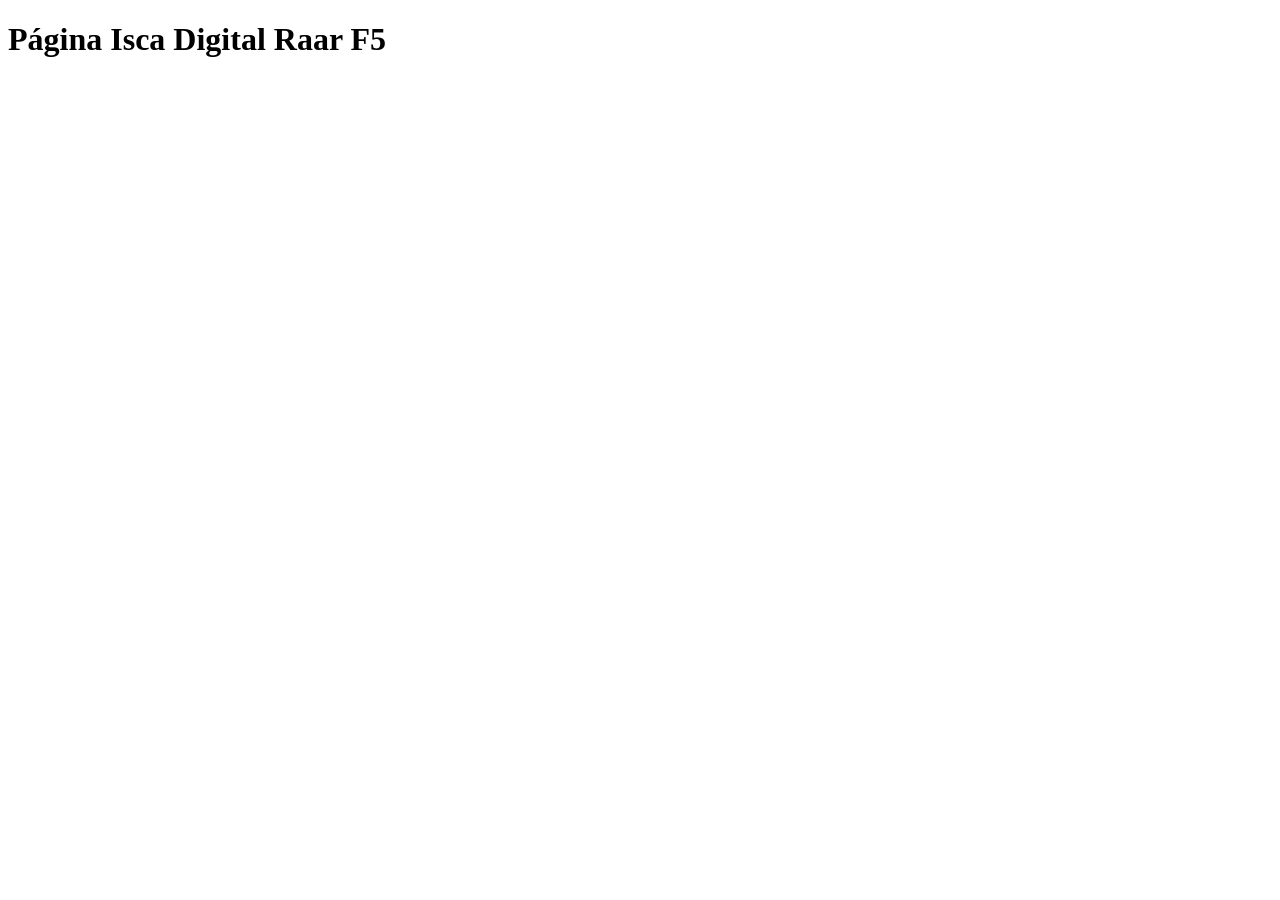
==== index.html @ 5ad0fd9f "next commit" ====
<!DOCTYPE html>
<html lang="en">
<head>
    <meta charset="UTF-8">
    <meta name="viewport" content="width=device-width, initial-scale=1.0">
    <title>Document</title>
</head>
<body>
    <h1>Página Isca Digital Raar F5</h1>
</body>
</html>
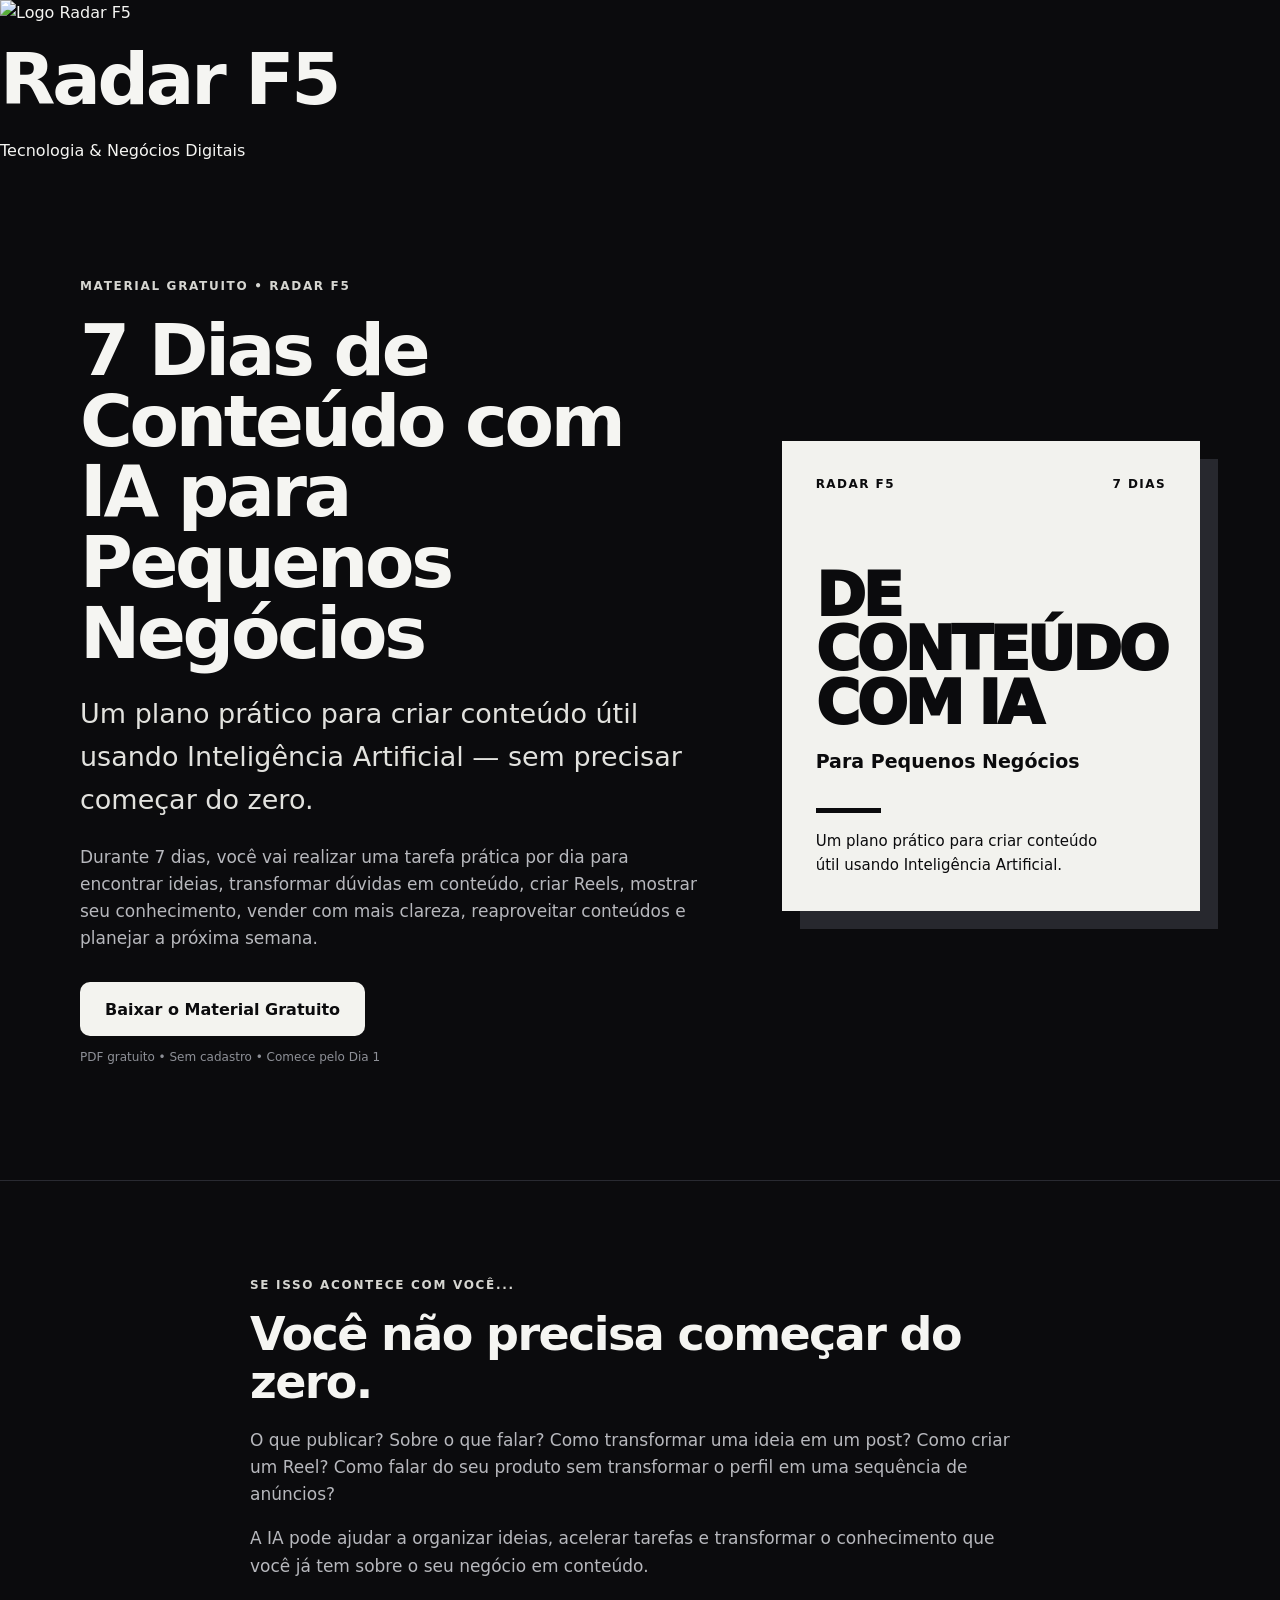
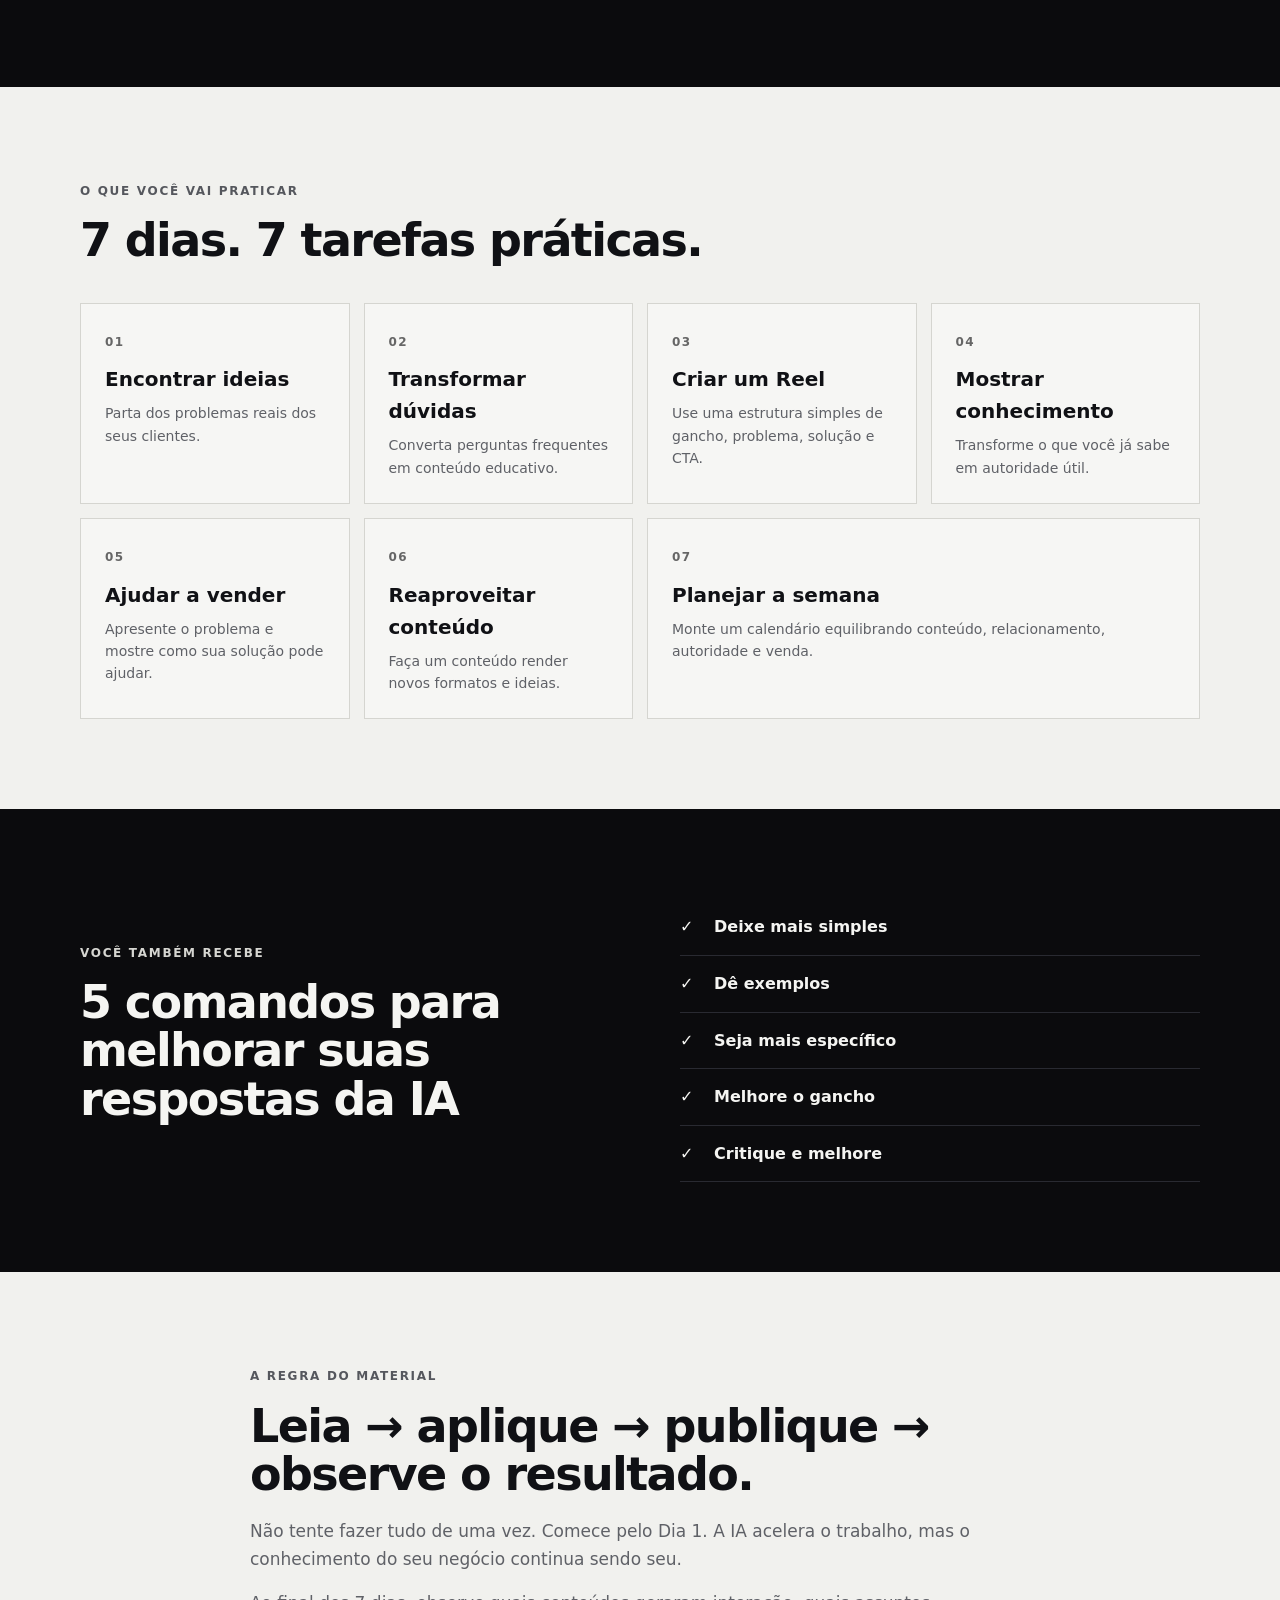
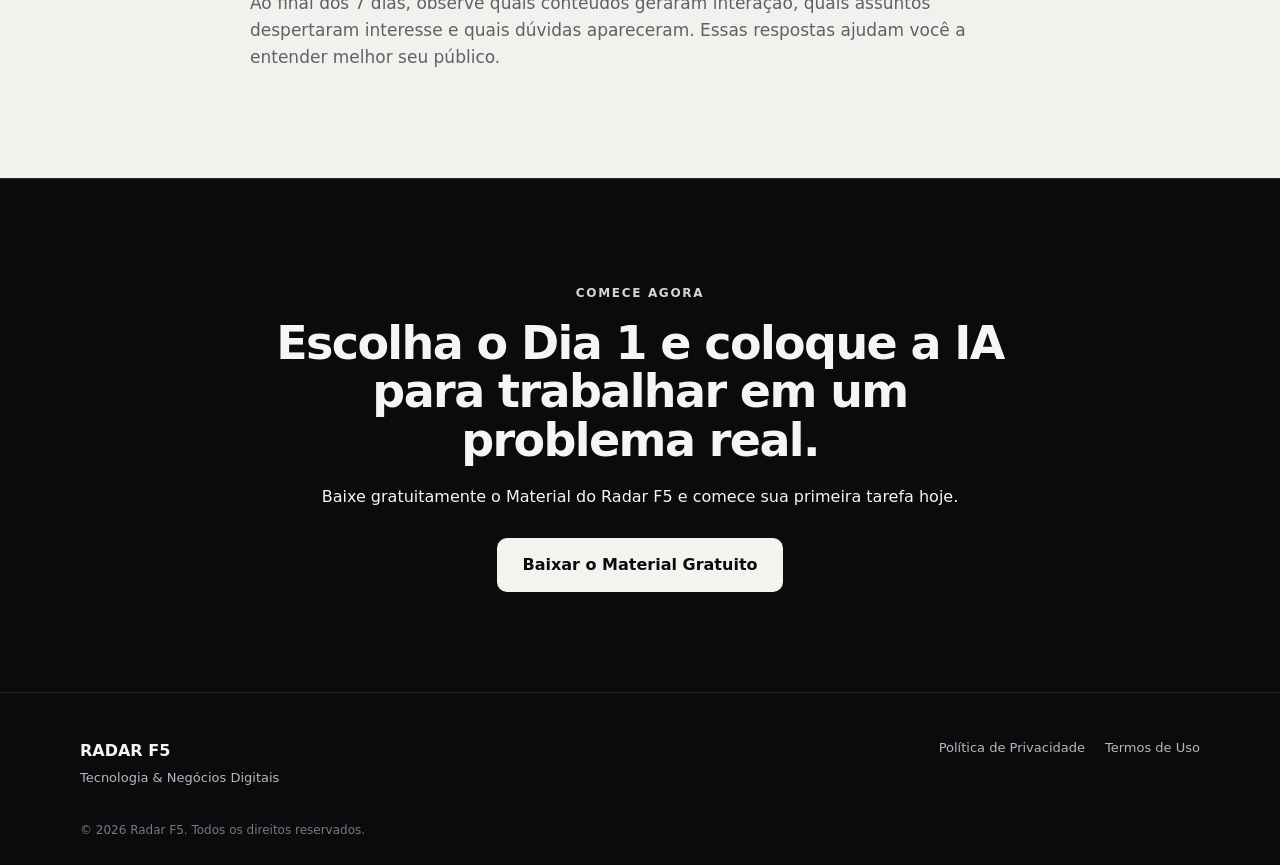
==== commit 5eae588c: "next commit" ====
--- a/index.html
+++ b/index.html
@@ -1,11 +1,170 @@
 <!DOCTYPE html>
-<html lang="en">
+<html lang="pt-BR">
+
 <head>
-    <meta charset="UTF-8">
-    <meta name="viewport" content="width=device-width, initial-scale=1.0">
-    <title>Document</title>
+  <meta charset="UTF-8">
+  <meta name="viewport" content="width=device-width, initial-scale=1.0">
+  <meta name="description"
+    content="Baixe gratuitamente o Material 7 Dias de Conteúdo com IA para Pequenos Negócios, do Radar F5. Um plano prático para criar conteúdo útil usando Inteligência Artificial.">
+  <meta name="theme-color" content="#0b0b0d">
+  <title>7 Dias de Conteúdo com IA | Radar F5</title>
+  <link rel="icon" type="image/svg+xml" href="favicon.svg">
+  <link rel="stylesheet" href="style.css">
+  <link rel="icon" type="image/webp" href="image/rf5_logo.webp">
 </head>
+
 <body>
-    <h1>Página Isca Digital Raar F5</h1>
+  <header class="profile">
+      <div class="brand-header">
+        <img src="rf5_logo.webp" alt="Logo Radar F5" class="brand-logo">
+        <h1>Radar F5</h1>
+      </div>
+      <p class="bio">Tecnologia & Negócios Digitais</p>
+    </header>
+
+  <main>
+    <section class="hero">
+      <div class="container hero-grid">
+        <div class="hero-copy">
+          <span class="eyebrow">Material GRATUITO • RADAR F5</span>
+          <h1>7 Dias de Conteúdo com IA para Pequenos Negócios</h1>
+          <p class="lead">Um plano prático para criar conteúdo útil usando Inteligência Artificial — sem precisar
+            começar do zero.</p>
+
+          <p class="intro">
+            Durante 7 dias, você vai realizar uma tarefa prática por dia para encontrar ideias,
+            transformar dúvidas em conteúdo, criar Reels, mostrar seu conhecimento, vender com mais clareza,
+            reaproveitar conteúdos e planejar a próxima semana.
+          </p>
+
+          <a class="button button-primary" href="pdf/7-dias-de-conteudo-com-ia.pdf" download>
+            Baixar o Material Gratuito
+          </a>
+
+          <p class="microcopy">PDF gratuito • Sem cadastro • Comece pelo Dia 1</p>
+        </div>
+
+        <div class="guide-card" aria-label="Resumo do Material">
+          <div class="card-top">
+            <span>RADAR F5</span>
+            <span>7 DIAS</span>
+          </div>
+          <div class="card-title">DE CONTEÚDO<br>COM IA</div>
+          <div class="card-subtitle">Para Pequenos Negócios</div>
+          <div class="card-line"></div>
+          <p>Um plano prático para criar conteúdo útil usando Inteligência Artificial.</p>
+        </div>
+      </div>
+    </section>
+
+    <section class="section problem">
+      <div class="container narrow">
+        <span class="section-label">SE ISSO ACONTECE COM VOCÊ...</span>
+        <h2>Você não precisa começar do zero.</h2>
+        <p>
+          O que publicar? Sobre o que falar? Como transformar uma ideia em um post?
+          Como criar um Reel? Como falar do seu produto sem transformar o perfil em uma sequência de anúncios?
+        </p>
+        <p>
+          A IA pode ajudar a organizar ideias, acelerar tarefas e transformar o conhecimento que você já tem
+          sobre o seu negócio em conteúdo.
+        </p>
+      </div>
+    </section>
+
+    <section class="section light">
+      <div class="container">
+        <span class="section-label">O QUE VOCÊ VAI PRATICAR</span>
+        <h2>7 dias. 7 tarefas práticas.</h2>
+        <div class="days-grid">
+          <article><span>01</span>
+            <h3>Encontrar ideias</h3>
+            <p>Parta dos problemas reais dos seus clientes.</p>
+          </article>
+          <article><span>02</span>
+            <h3>Transformar dúvidas</h3>
+            <p>Converta perguntas frequentes em conteúdo educativo.</p>
+          </article>
+          <article><span>03</span>
+            <h3>Criar um Reel</h3>
+            <p>Use uma estrutura simples de gancho, problema, solução e CTA.</p>
+          </article>
+          <article><span>04</span>
+            <h3>Mostrar conhecimento</h3>
+            <p>Transforme o que você já sabe em autoridade útil.</p>
+          </article>
+          <article><span>05</span>
+            <h3>Ajudar a vender</h3>
+            <p>Apresente o problema e mostre como sua solução pode ajudar.</p>
+          </article>
+          <article><span>06</span>
+            <h3>Reaproveitar conteúdo</h3>
+            <p>Faça um conteúdo render novos formatos e ideias.</p>
+          </article>
+          <article><span>07</span>
+            <h3>Planejar a semana</h3>
+            <p>Monte um calendário equilibrando conteúdo, relacionamento, autoridade e venda.</p>
+          </article>
+        </div>
+      </div>
+    </section>
+
+    <section class="section">
+      <div class="container two-col">
+        <div>
+          <span class="section-label">VOCÊ TAMBÉM RECEBE</span>
+          <h2>5 comandos para melhorar suas respostas da IA</h2>
+        </div>
+        <ul class="check-list">
+          <li>Deixe mais simples</li>
+          <li>Dê exemplos</li>
+          <li>Seja mais específico</li>
+          <li>Melhore o gancho</li>
+          <li>Critique e melhore</li>
+        </ul>
+      </div>
+    </section>
+
+    <section class="section light">
+      <div class="container narrow">
+        <span class="section-label">A REGRA DO Material</span>
+        <h2>Leia → aplique → publique → observe o resultado.</h2>
+        <p>
+          Não tente fazer tudo de uma vez. Comece pelo Dia 1.
+          A IA acelera o trabalho, mas o conhecimento do seu negócio continua sendo seu.
+        </p>
+        <p>
+          Ao final dos 7 dias, observe quais conteúdos geraram interação, quais assuntos despertaram interesse
+          e quais dúvidas apareceram. Essas respostas ajudam você a entender melhor seu público.
+        </p>
+      </div>
+    </section>
+
+    <section class="cta">
+      <div class="container narrow center">
+        <span class="section-label">COMECE AGORA</span>
+        <h2>Escolha o Dia 1 e coloque a IA para trabalhar em um problema real.</h2>
+        <p>Baixe gratuitamente o Material do Radar F5 e comece sua primeira tarefa hoje.</p>
+        <a class="button button-primary" href="/pdf/7-dias-de-conteudo-com-ia.pdf" download>
+          Baixar o Material Gratuito
+        </a>
+      </div>
+    </section>
+  </main>
+
+  <footer class="site-footer">
+    <div class="container footer-grid">
+      <div>
+        <strong>RADAR F5</strong>
+        <p>Tecnologia &amp; Negócios Digitais</p>
+      </div>
+      <nav aria-label="Links legais">
+        <a href="politica-de-privacidade.html">Política de Privacidade</a>
+        <a href="termos-de-uso.html">Termos de Uso</a>
+      </nav>
+    </div>
+    <div class="container copyright">© 2026 Radar F5. Todos os direitos reservados.</div>
+  </footer>
 </body>
+
 </html>
--- a/style.css
+++ b/style.css
@@ -0,0 +1,120 @@
+:root {
+  --bg: #0b0b0d;
+  --surface: #111216;
+  --surface-2: #17181d;
+  --text: #f5f5f2;
+  --muted: #b7b8bd;
+  --line: #292a31;
+  --accent: #f3f3ef;
+  --dark: #0b0b0d;
+  --max: 1120px;
+}
+
+* { box-sizing: border-box; }
+html { scroll-behavior: smooth; }
+body {
+  margin: 0;
+  background: var(--bg);
+  color: var(--text);
+  font-family: Inter, ui-sans-serif, system-ui, -apple-system, BlinkMacSystemFont, "Segoe UI", sans-serif;
+  line-height: 1.6;
+}
+p { color: inherit; }
+.container { width: min(calc(100% - 40px), var(--max)); margin: 0 auto; }
+.narrow { max-width: 780px; }
+.center { text-align: center; }
+
+.site-header {
+  border-bottom: 1px solid var(--line);
+  background: rgba(11,11,13,.96);
+}
+.nav { min-height: 78px; display: flex; align-items: center; }
+.brand { display: inline-flex; align-items: center; gap: 12px; text-decoration: none; }
+.brand-mark {
+  display: grid; place-items: center; width: 42px; height: 42px;
+  border: 1px solid #666; border-radius: 10px; font-weight: 800; font-size: 14px;
+}
+.brand strong { display: block; letter-spacing: .08em; font-size: 14px; }
+.brand small { display: block; color: var(--muted); font-size: 11px; margin-top: 1px; }
+
+.hero { padding: 92px 0 100px; }
+.hero-grid { display: grid; grid-template-columns: 1.35fr .65fr; gap: 70px; align-items: center; }
+.eyebrow, .section-label {
+  display: inline-block; color: #d6d6d1; font-size: 12px; font-weight: 800;
+  letter-spacing: .14em; text-transform: uppercase;
+}
+h1 { font-size: clamp(42px, 6vw, 72px); line-height: .98; letter-spacing: -.045em; margin: 18px 0 24px; max-width: 850px; }
+h2 { font-size: clamp(30px, 4vw, 46px); line-height: 1.05; letter-spacing: -.035em; margin: 14px 0 20px; }
+h3 { margin: 10px 0 7px; font-size: 20px; }
+.lead { font-size: clamp(20px, 2.5vw, 27px); color: #e2e2de; max-width: 760px; margin: 0 0 22px; }
+.intro, .section p { color: var(--muted); font-size: 17px; }
+.intro { max-width: 730px; margin-bottom: 30px; }
+
+.button {
+  display: inline-flex; align-items: center; justify-content: center;
+  min-height: 54px; padding: 0 25px; border-radius: 10px;
+  text-decoration: none; font-weight: 800; transition: transform .15s ease, opacity .15s ease;
+}
+.button:hover { transform: translateY(-2px); opacity: .9; }
+.button-primary { background: var(--accent); color: var(--dark); }
+.microcopy { font-size: 12px !important; color: #8e9097 !important; margin-top: 12px; }
+
+.guide-card {
+  background: #f2f2ee; color: #0b0b0d; padding: 34px; min-height: 470px;
+  display: flex; flex-direction: column; justify-content: space-between;
+  box-shadow: 18px 18px 0 #27282e;
+}
+.card-top { display: flex; justify-content: space-between; font-size: 12px; font-weight: 900; letter-spacing: .12em; }
+.card-title { font-size: clamp(40px, 5vw, 60px); font-weight: 950; line-height: .9; letter-spacing: -.055em; margin-top: 70px; }
+.card-subtitle { font-size: 19px; font-weight: 700; margin-top: 12px; }
+.card-line { width: 65px; height: 5px; background: #0b0b0d; margin: 28px 0 12px; }
+.guide-card p { font-size: 15px; margin: 0; max-width: 310px; }
+
+.section { padding: 90px 0; }
+.light { background: #f1f1ee; color: #101115; }
+.light .section-label { color: #55575d; }
+.light p { color: #5f6167; }
+
+.problem { border-top: 1px solid var(--line); }
+.days-grid { display: grid; grid-template-columns: repeat(4, 1fr); gap: 14px; margin-top: 38px; }
+.days-grid article {
+  border: 1px solid #d5d5d0; padding: 24px; min-height: 190px;
+  background: rgba(255,255,255,.35);
+}
+.days-grid article:last-child { grid-column: span 2; }
+.days-grid span {
+  font-size: 12px; font-weight: 900; letter-spacing: .12em; color: #666;
+}
+.days-grid p { font-size: 14px; margin: 0; }
+
+.two-col { display: grid; grid-template-columns: 1fr 1fr; gap: 80px; align-items: center; }
+.check-list { list-style: none; padding: 0; margin: 0; }
+.check-list li { padding: 15px 0 15px 34px; border-bottom: 1px solid var(--line); position: relative; font-weight: 700; }
+.check-list li::before { content: "✓"; position: absolute; left: 0; font-weight: 900; }
+
+.cta { padding: 100px 0; border-top: 1px solid var(--line); }
+.cta p { max-width: 650px; margin: 0 auto 28px; }
+
+.site-footer { border-top: 1px solid var(--line); padding: 45px 0 25px; }
+.footer-grid { display: flex; justify-content: space-between; gap: 30px; }
+.footer-grid p { margin: 5px 0 0; color: var(--muted); font-size: 13px; }
+.footer-grid nav { display: flex; gap: 20px; flex-wrap: wrap; align-items: flex-start; }
+.footer-grid nav a { color: var(--muted); font-size: 13px; text-decoration: none; }
+.footer-grid nav a:hover { text-decoration: underline; }
+.copyright { color: #777981; font-size: 12px; margin-top: 32px; }
+
+@media (max-width: 850px) {
+  .hero { padding: 65px 0 75px; }
+  .hero-grid, .two-col { grid-template-columns: 1fr; gap: 45px; }
+  .guide-card { min-height: 390px; }
+  .days-grid { grid-template-columns: repeat(2, 1fr); }
+  .days-grid article:last-child { grid-column: span 2; }
+}
+@media (max-width: 520px) {
+  .container { width: min(calc(100% - 28px), var(--max)); }
+  h1 { font-size: 42px; }
+  .days-grid { grid-template-columns: 1fr; }
+  .days-grid article:last-child { grid-column: auto; }
+  .footer-grid { flex-direction: column; }
+  .footer-grid nav { flex-direction: column; gap: 9px; }
+}
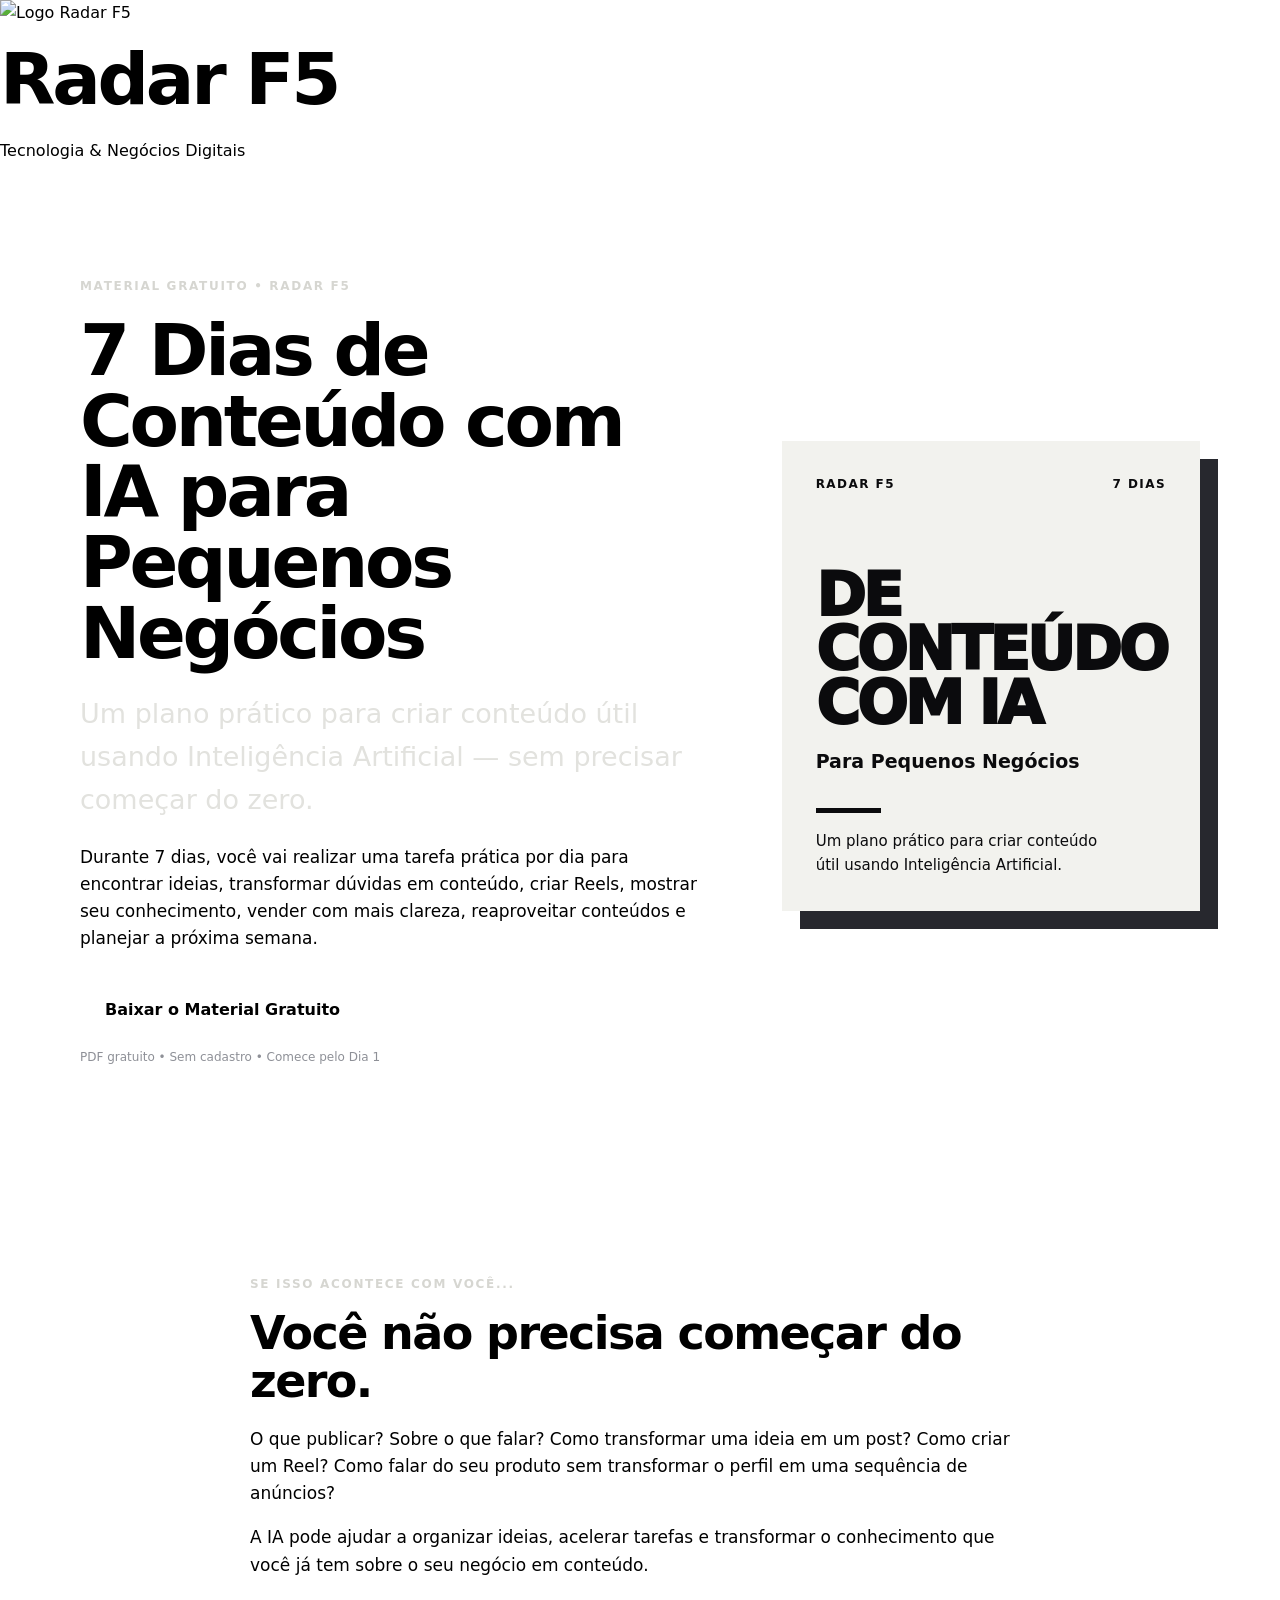
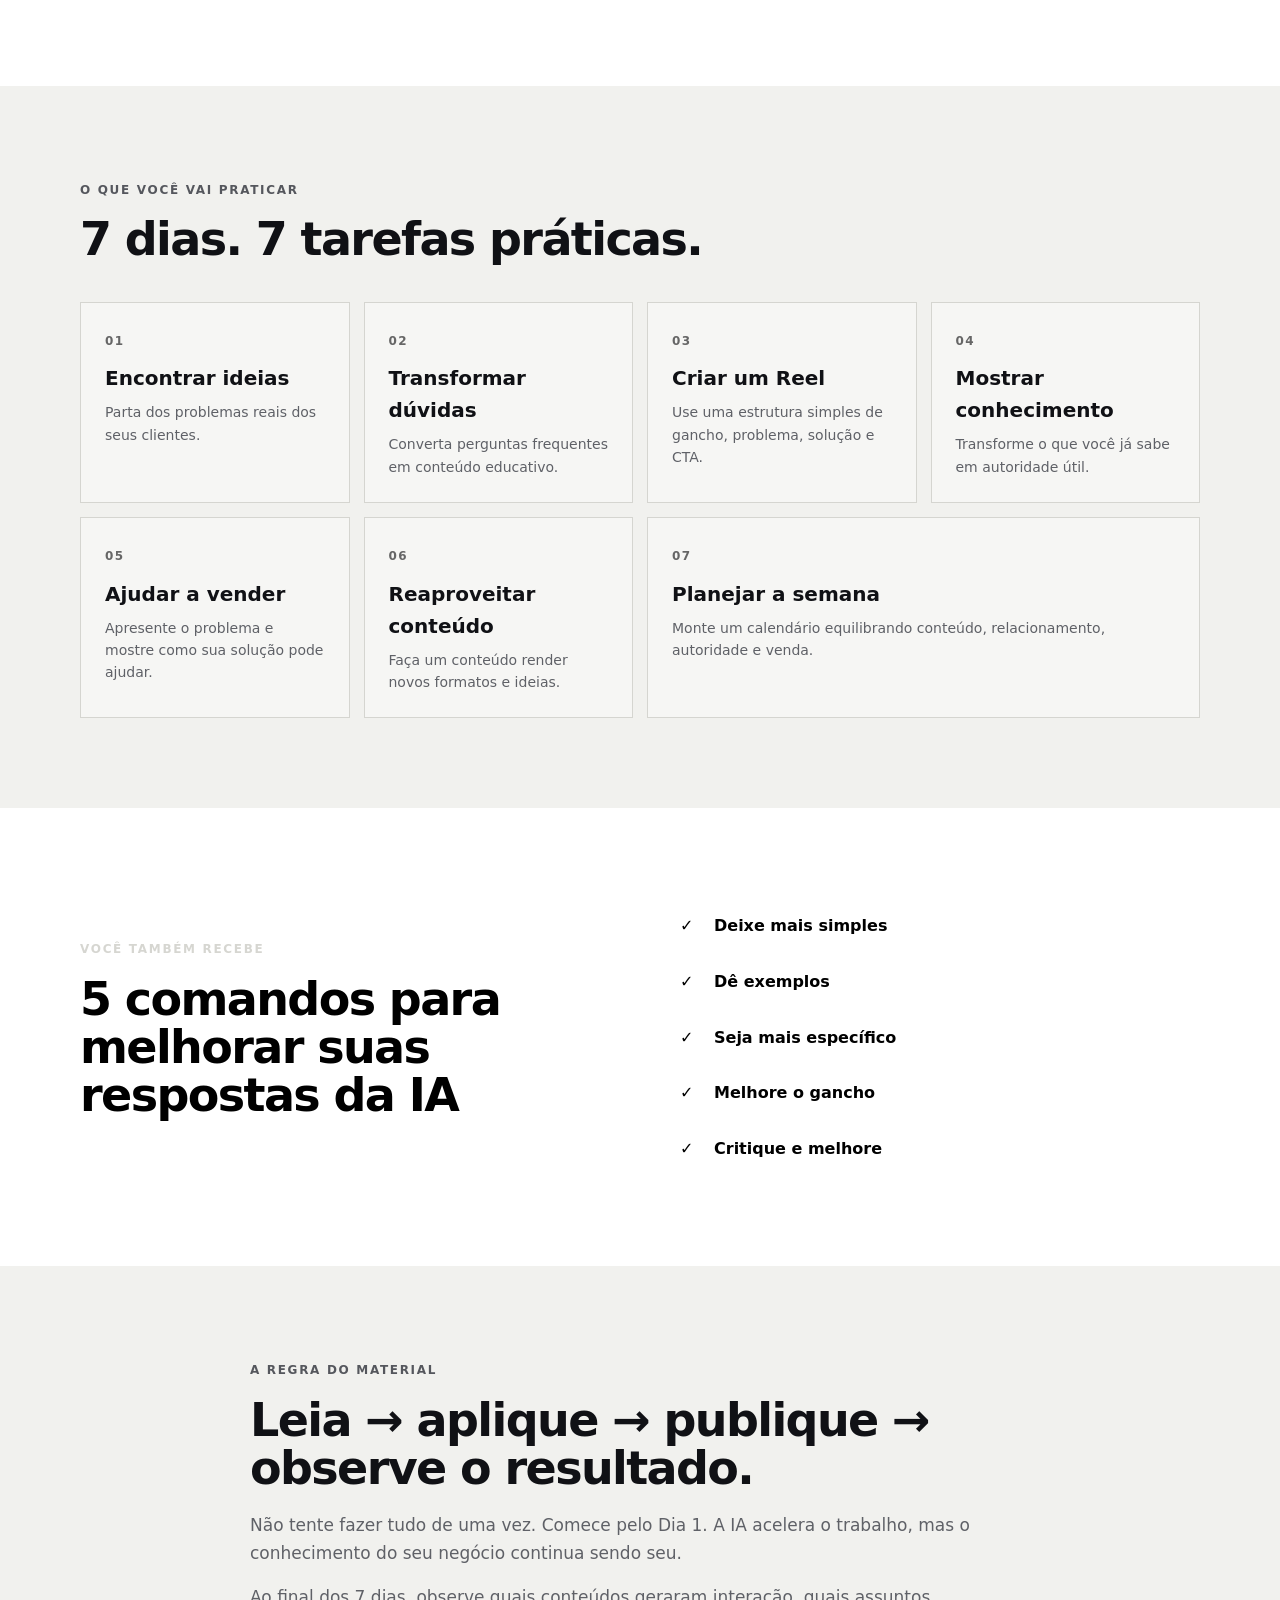
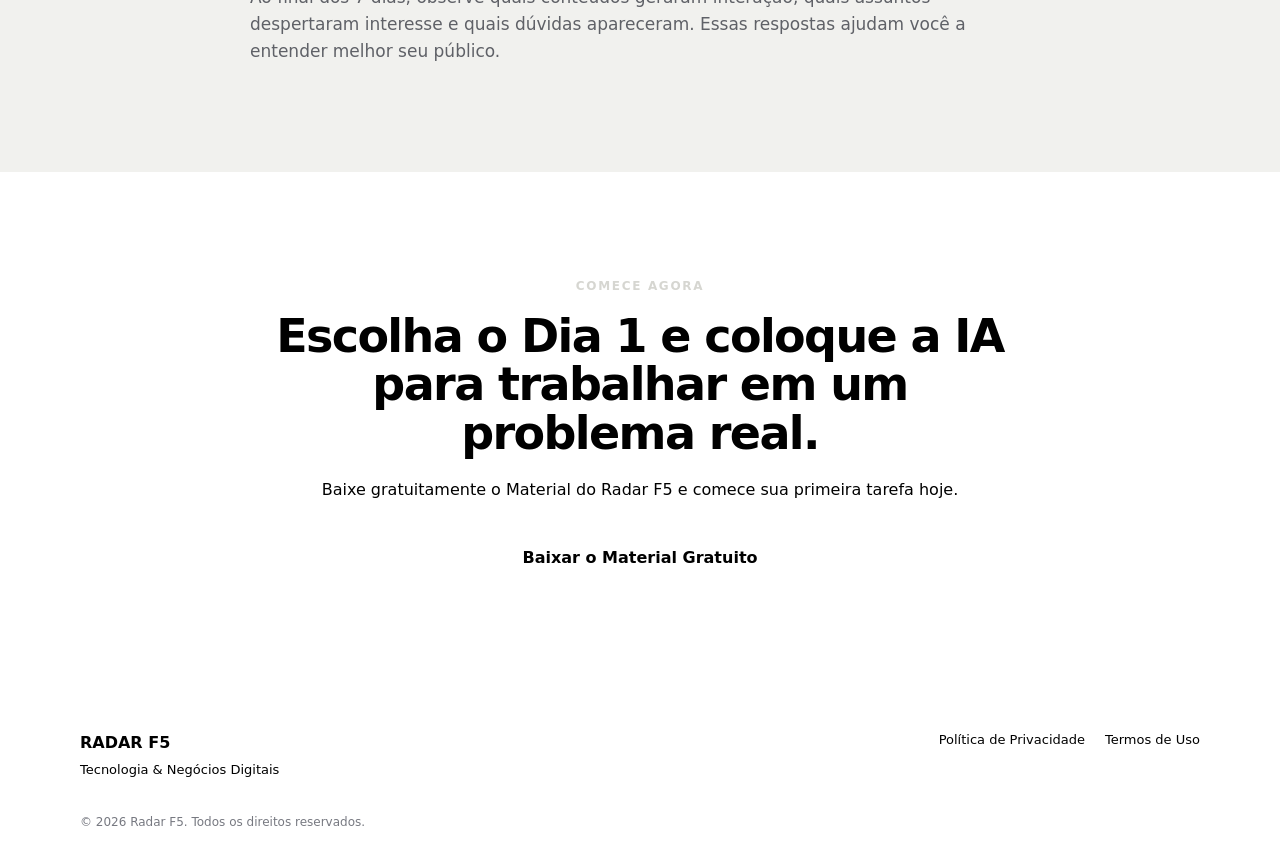
==== commit 575e508c: "next commit" ====
--- a/index.html
+++ b/index.html
@@ -10,7 +10,7 @@
   <title>7 Dias de Conteúdo com IA | Radar F5</title>
   <link rel="icon" type="image/svg+xml" href="favicon.svg">
   <link rel="stylesheet" href="style.css">
-  <link rel="icon" type="image/webp" href="image/rf5_logo.webp">
+  <link rel="icon"  href="image/rf5_logo.webp">
 </head>
 
 <body>
--- a/style.css
+++ b/style.css
@@ -1,17 +1,23 @@
 :root {
-  --bg: #0b0b0d;
-  --surface: #111216;
-  --surface-2: #17181d;
-  --text: #f5f5f2;
-  --muted: #b7b8bd;
-  --line: #292a31;
-  --accent: #f3f3ef;
-  --dark: #0b0b0d;
+  --bg-main: #0c0b10;
+  --purple-gradient: linear-gradient(135deg, #4c28d7 0%, #6c3ce9 100%);
+  --card-bg: #1c1c24;
+  --card-hover: #262632;
+  --text-primary: #ffffff;
+  --text-secondary: #a1a1aa;
+  --neon-yellow: #ccff00;
+  --border-color: #2e2e3a;
   --max: 1120px;
 }
 
-* { box-sizing: border-box; }
-html { scroll-behavior: smooth; }
+* {
+  box-sizing: border-box;
+}
+
+html {
+  scroll-behavior: smooth;
+}
+
 body {
   margin: 0;
   background: var(--bg);
@@ -19,102 +25,374 @@
   font-family: Inter, ui-sans-serif, system-ui, -apple-system, BlinkMacSystemFont, "Segoe UI", sans-serif;
   line-height: 1.6;
 }
-p { color: inherit; }
-.container { width: min(calc(100% - 40px), var(--max)); margin: 0 auto; }
-.narrow { max-width: 780px; }
-.center { text-align: center; }
+
+p {
+  color: inherit;
+}
+
+.container {
+  width: min(calc(100% - 40px), var(--max));
+  margin: 0 auto;
+}
+
+.narrow {
+  max-width: 780px;
+}
+
+.center {
+  text-align: center;
+}
 
 .site-header {
   border-bottom: 1px solid var(--line);
-  background: rgba(11,11,13,.96);
-}
-.nav { min-height: 78px; display: flex; align-items: center; }
-.brand { display: inline-flex; align-items: center; gap: 12px; text-decoration: none; }
+  background: rgba(11, 11, 13, .96);
+}
+
+.nav {
+  min-height: 78px;
+  display: flex;
+  align-items: center;
+}
+
+.brand {
+  display: inline-flex;
+  align-items: center;
+  gap: 12px;
+  text-decoration: none;
+}
+
 .brand-mark {
-  display: grid; place-items: center; width: 42px; height: 42px;
-  border: 1px solid #666; border-radius: 10px; font-weight: 800; font-size: 14px;
-}
-.brand strong { display: block; letter-spacing: .08em; font-size: 14px; }
-.brand small { display: block; color: var(--muted); font-size: 11px; margin-top: 1px; }
-
-.hero { padding: 92px 0 100px; }
-.hero-grid { display: grid; grid-template-columns: 1.35fr .65fr; gap: 70px; align-items: center; }
-.eyebrow, .section-label {
-  display: inline-block; color: #d6d6d1; font-size: 12px; font-weight: 800;
-  letter-spacing: .14em; text-transform: uppercase;
-}
-h1 { font-size: clamp(42px, 6vw, 72px); line-height: .98; letter-spacing: -.045em; margin: 18px 0 24px; max-width: 850px; }
-h2 { font-size: clamp(30px, 4vw, 46px); line-height: 1.05; letter-spacing: -.035em; margin: 14px 0 20px; }
-h3 { margin: 10px 0 7px; font-size: 20px; }
-.lead { font-size: clamp(20px, 2.5vw, 27px); color: #e2e2de; max-width: 760px; margin: 0 0 22px; }
-.intro, .section p { color: var(--muted); font-size: 17px; }
-.intro { max-width: 730px; margin-bottom: 30px; }
+  display: grid;
+  place-items: center;
+  width: 42px;
+  height: 42px;
+  border: 1px solid #666;
+  border-radius: 10px;
+  font-weight: 800;
+  font-size: 14px;
+}
+
+.brand strong {
+  display: block;
+  letter-spacing: .08em;
+  font-size: 14px;
+}
+
+.brand small {
+  display: block;
+  color: var(--muted);
+  font-size: 11px;
+  margin-top: 1px;
+}
+
+.hero {
+  padding: 92px 0 100px;
+}
+
+.hero-grid {
+  display: grid;
+  grid-template-columns: 1.35fr .65fr;
+  gap: 70px;
+  align-items: center;
+}
+
+.eyebrow,
+.section-label {
+  display: inline-block;
+  color: #d6d6d1;
+  font-size: 12px;
+  font-weight: 800;
+  letter-spacing: .14em;
+  text-transform: uppercase;
+}
+
+h1 {
+  font-size: clamp(42px, 6vw, 72px);
+  line-height: .98;
+  letter-spacing: -.045em;
+  margin: 18px 0 24px;
+  max-width: 850px;
+}
+
+h2 {
+  font-size: clamp(30px, 4vw, 46px);
+  line-height: 1.05;
+  letter-spacing: -.035em;
+  margin: 14px 0 20px;
+}
+
+h3 {
+  margin: 10px 0 7px;
+  font-size: 20px;
+}
+
+.lead {
+  font-size: clamp(20px, 2.5vw, 27px);
+  color: #e2e2de;
+  max-width: 760px;
+  margin: 0 0 22px;
+}
+
+.intro,
+.section p {
+  color: var(--muted);
+  font-size: 17px;
+}
+
+.intro {
+  max-width: 730px;
+  margin-bottom: 30px;
+}
 
 .button {
-  display: inline-flex; align-items: center; justify-content: center;
-  min-height: 54px; padding: 0 25px; border-radius: 10px;
-  text-decoration: none; font-weight: 800; transition: transform .15s ease, opacity .15s ease;
-}
-.button:hover { transform: translateY(-2px); opacity: .9; }
-.button-primary { background: var(--accent); color: var(--dark); }
-.microcopy { font-size: 12px !important; color: #8e9097 !important; margin-top: 12px; }
+  display: inline-flex;
+  align-items: center;
+  justify-content: center;
+  min-height: 54px;
+  padding: 0 25px;
+  border-radius: 10px;
+  text-decoration: none;
+  font-weight: 800;
+  transition: transform .15s ease, opacity .15s ease;
+}
+
+.button:hover {
+  transform: translateY(-2px);
+  opacity: .9;
+}
+
+.button-primary {
+  background: var(--accent);
+  color: var(--dark);
+}
+
+.microcopy {
+  font-size: 12px !important;
+  color: #8e9097 !important;
+  margin-top: 12px;
+}
 
 .guide-card {
-  background: #f2f2ee; color: #0b0b0d; padding: 34px; min-height: 470px;
-  display: flex; flex-direction: column; justify-content: space-between;
+  background: #f2f2ee;
+  color: #0b0b0d;
+  padding: 34px;
+  min-height: 470px;
+  display: flex;
+  flex-direction: column;
+  justify-content: space-between;
   box-shadow: 18px 18px 0 #27282e;
 }
-.card-top { display: flex; justify-content: space-between; font-size: 12px; font-weight: 900; letter-spacing: .12em; }
-.card-title { font-size: clamp(40px, 5vw, 60px); font-weight: 950; line-height: .9; letter-spacing: -.055em; margin-top: 70px; }
-.card-subtitle { font-size: 19px; font-weight: 700; margin-top: 12px; }
-.card-line { width: 65px; height: 5px; background: #0b0b0d; margin: 28px 0 12px; }
-.guide-card p { font-size: 15px; margin: 0; max-width: 310px; }
-
-.section { padding: 90px 0; }
-.light { background: #f1f1ee; color: #101115; }
-.light .section-label { color: #55575d; }
-.light p { color: #5f6167; }
-
-.problem { border-top: 1px solid var(--line); }
-.days-grid { display: grid; grid-template-columns: repeat(4, 1fr); gap: 14px; margin-top: 38px; }
+
+.card-top {
+  display: flex;
+  justify-content: space-between;
+  font-size: 12px;
+  font-weight: 900;
+  letter-spacing: .12em;
+}
+
+.card-title {
+  font-size: clamp(40px, 5vw, 60px);
+  font-weight: 950;
+  line-height: .9;
+  letter-spacing: -.055em;
+  margin-top: 70px;
+}
+
+.card-subtitle {
+  font-size: 19px;
+  font-weight: 700;
+  margin-top: 12px;
+}
+
+.card-line {
+  width: 65px;
+  height: 5px;
+  background: #0b0b0d;
+  margin: 28px 0 12px;
+}
+
+.guide-card p {
+  font-size: 15px;
+  margin: 0;
+  max-width: 310px;
+}
+
+.section {
+  padding: 90px 0;
+}
+
+.light {
+  background: #f1f1ee;
+  color: #101115;
+}
+
+.light .section-label {
+  color: #55575d;
+}
+
+.light p {
+  color: #5f6167;
+}
+
+.problem {
+  border-top: 1px solid var(--line);
+}
+
+.days-grid {
+  display: grid;
+  grid-template-columns: repeat(4, 1fr);
+  gap: 14px;
+  margin-top: 38px;
+}
+
 .days-grid article {
-  border: 1px solid #d5d5d0; padding: 24px; min-height: 190px;
-  background: rgba(255,255,255,.35);
-}
-.days-grid article:last-child { grid-column: span 2; }
+  border: 1px solid #d5d5d0;
+  padding: 24px;
+  min-height: 190px;
+  background: rgba(255, 255, 255, .35);
+}
+
+.days-grid article:last-child {
+  grid-column: span 2;
+}
+
 .days-grid span {
-  font-size: 12px; font-weight: 900; letter-spacing: .12em; color: #666;
-}
-.days-grid p { font-size: 14px; margin: 0; }
-
-.two-col { display: grid; grid-template-columns: 1fr 1fr; gap: 80px; align-items: center; }
-.check-list { list-style: none; padding: 0; margin: 0; }
-.check-list li { padding: 15px 0 15px 34px; border-bottom: 1px solid var(--line); position: relative; font-weight: 700; }
-.check-list li::before { content: "✓"; position: absolute; left: 0; font-weight: 900; }
-
-.cta { padding: 100px 0; border-top: 1px solid var(--line); }
-.cta p { max-width: 650px; margin: 0 auto 28px; }
-
-.site-footer { border-top: 1px solid var(--line); padding: 45px 0 25px; }
-.footer-grid { display: flex; justify-content: space-between; gap: 30px; }
-.footer-grid p { margin: 5px 0 0; color: var(--muted); font-size: 13px; }
-.footer-grid nav { display: flex; gap: 20px; flex-wrap: wrap; align-items: flex-start; }
-.footer-grid nav a { color: var(--muted); font-size: 13px; text-decoration: none; }
-.footer-grid nav a:hover { text-decoration: underline; }
-.copyright { color: #777981; font-size: 12px; margin-top: 32px; }
+  font-size: 12px;
+  font-weight: 900;
+  letter-spacing: .12em;
+  color: #666;
+}
+
+.days-grid p {
+  font-size: 14px;
+  margin: 0;
+}
+
+.two-col {
+  display: grid;
+  grid-template-columns: 1fr 1fr;
+  gap: 80px;
+  align-items: center;
+}
+
+.check-list {
+  list-style: none;
+  padding: 0;
+  margin: 0;
+}
+
+.check-list li {
+  padding: 15px 0 15px 34px;
+  border-bottom: 1px solid var(--line);
+  position: relative;
+  font-weight: 700;
+}
+
+.check-list li::before {
+  content: "✓";
+  position: absolute;
+  left: 0;
+  font-weight: 900;
+}
+
+.cta {
+  padding: 100px 0;
+  border-top: 1px solid var(--line);
+}
+
+.cta p {
+  max-width: 650px;
+  margin: 0 auto 28px;
+}
+
+.site-footer {
+  border-top: 1px solid var(--line);
+  padding: 45px 0 25px;
+}
+
+.footer-grid {
+  display: flex;
+  justify-content: space-between;
+  gap: 30px;
+}
+
+.footer-grid p {
+  margin: 5px 0 0;
+  color: var(--muted);
+  font-size: 13px;
+}
+
+.footer-grid nav {
+  display: flex;
+  gap: 20px;
+  flex-wrap: wrap;
+  align-items: flex-start;
+}
+
+.footer-grid nav a {
+  color: var(--muted);
+  font-size: 13px;
+  text-decoration: none;
+}
+
+.footer-grid nav a:hover {
+  text-decoration: underline;
+}
+
+.copyright {
+  color: #777981;
+  font-size: 12px;
+  margin-top: 32px;
+}
 
 @media (max-width: 850px) {
-  .hero { padding: 65px 0 75px; }
-  .hero-grid, .two-col { grid-template-columns: 1fr; gap: 45px; }
-  .guide-card { min-height: 390px; }
-  .days-grid { grid-template-columns: repeat(2, 1fr); }
-  .days-grid article:last-child { grid-column: span 2; }
-}
+  .hero {
+    padding: 65px 0 75px;
+  }
+
+  .hero-grid,
+  .two-col {
+    grid-template-columns: 1fr;
+    gap: 45px;
+  }
+
+  .guide-card {
+    min-height: 390px;
+  }
+
+  .days-grid {
+    grid-template-columns: repeat(2, 1fr);
+  }
+
+  .days-grid article:last-child {
+    grid-column: span 2;
+  }
+}
+
 @media (max-width: 520px) {
-  .container { width: min(calc(100% - 28px), var(--max)); }
-  h1 { font-size: 42px; }
-  .days-grid { grid-template-columns: 1fr; }
-  .days-grid article:last-child { grid-column: auto; }
-  .footer-grid { flex-direction: column; }
-  .footer-grid nav { flex-direction: column; gap: 9px; }
-}
+  .container {
+    width: min(calc(100% - 28px), var(--max));
+  }
+
+  h1 {
+    font-size: 42px;
+  }
+
+  .days-grid {
+    grid-template-columns: 1fr;
+  }
+
+  .days-grid article:last-child {
+    grid-column: auto;
+  }
+
+  .footer-grid {
+    flex-direction: column;
+  }
+
+  .footer-grid nav {
+    flex-direction: column;
+    gap: 9px;
+  }
+}
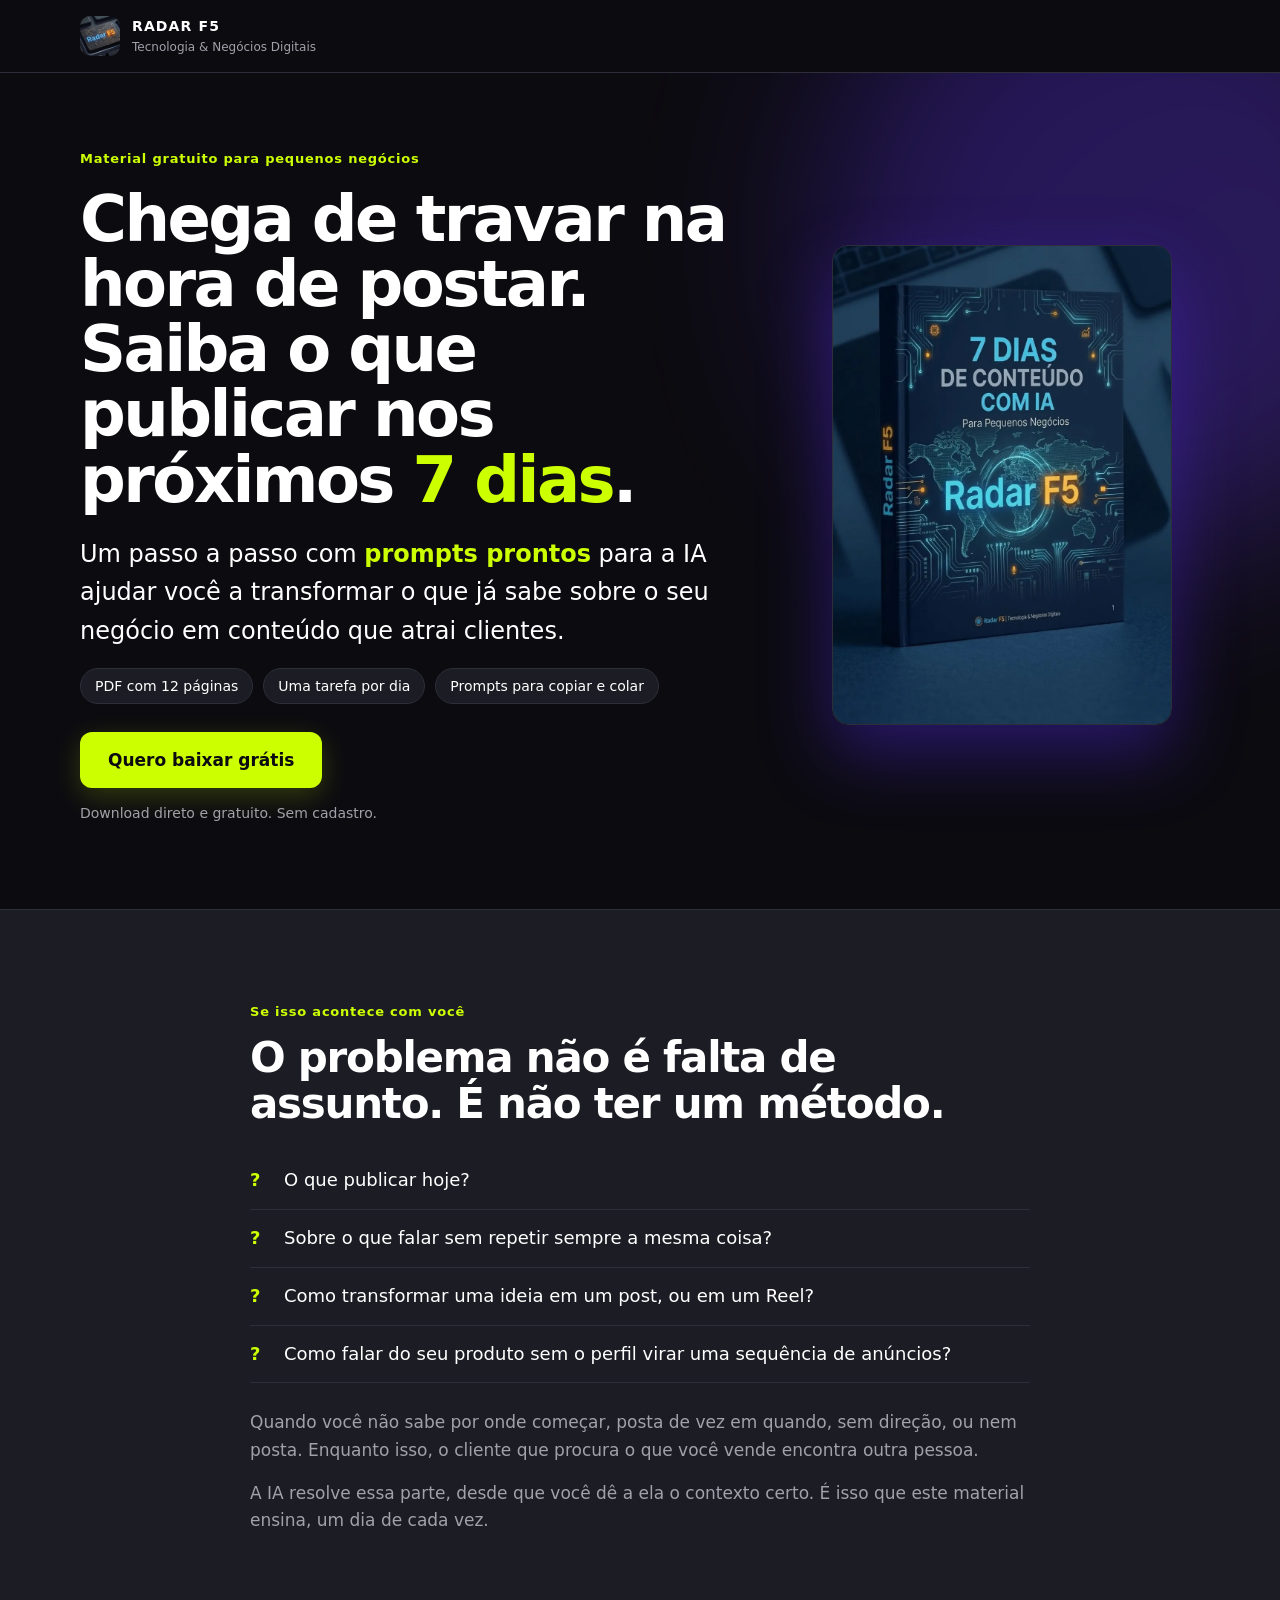
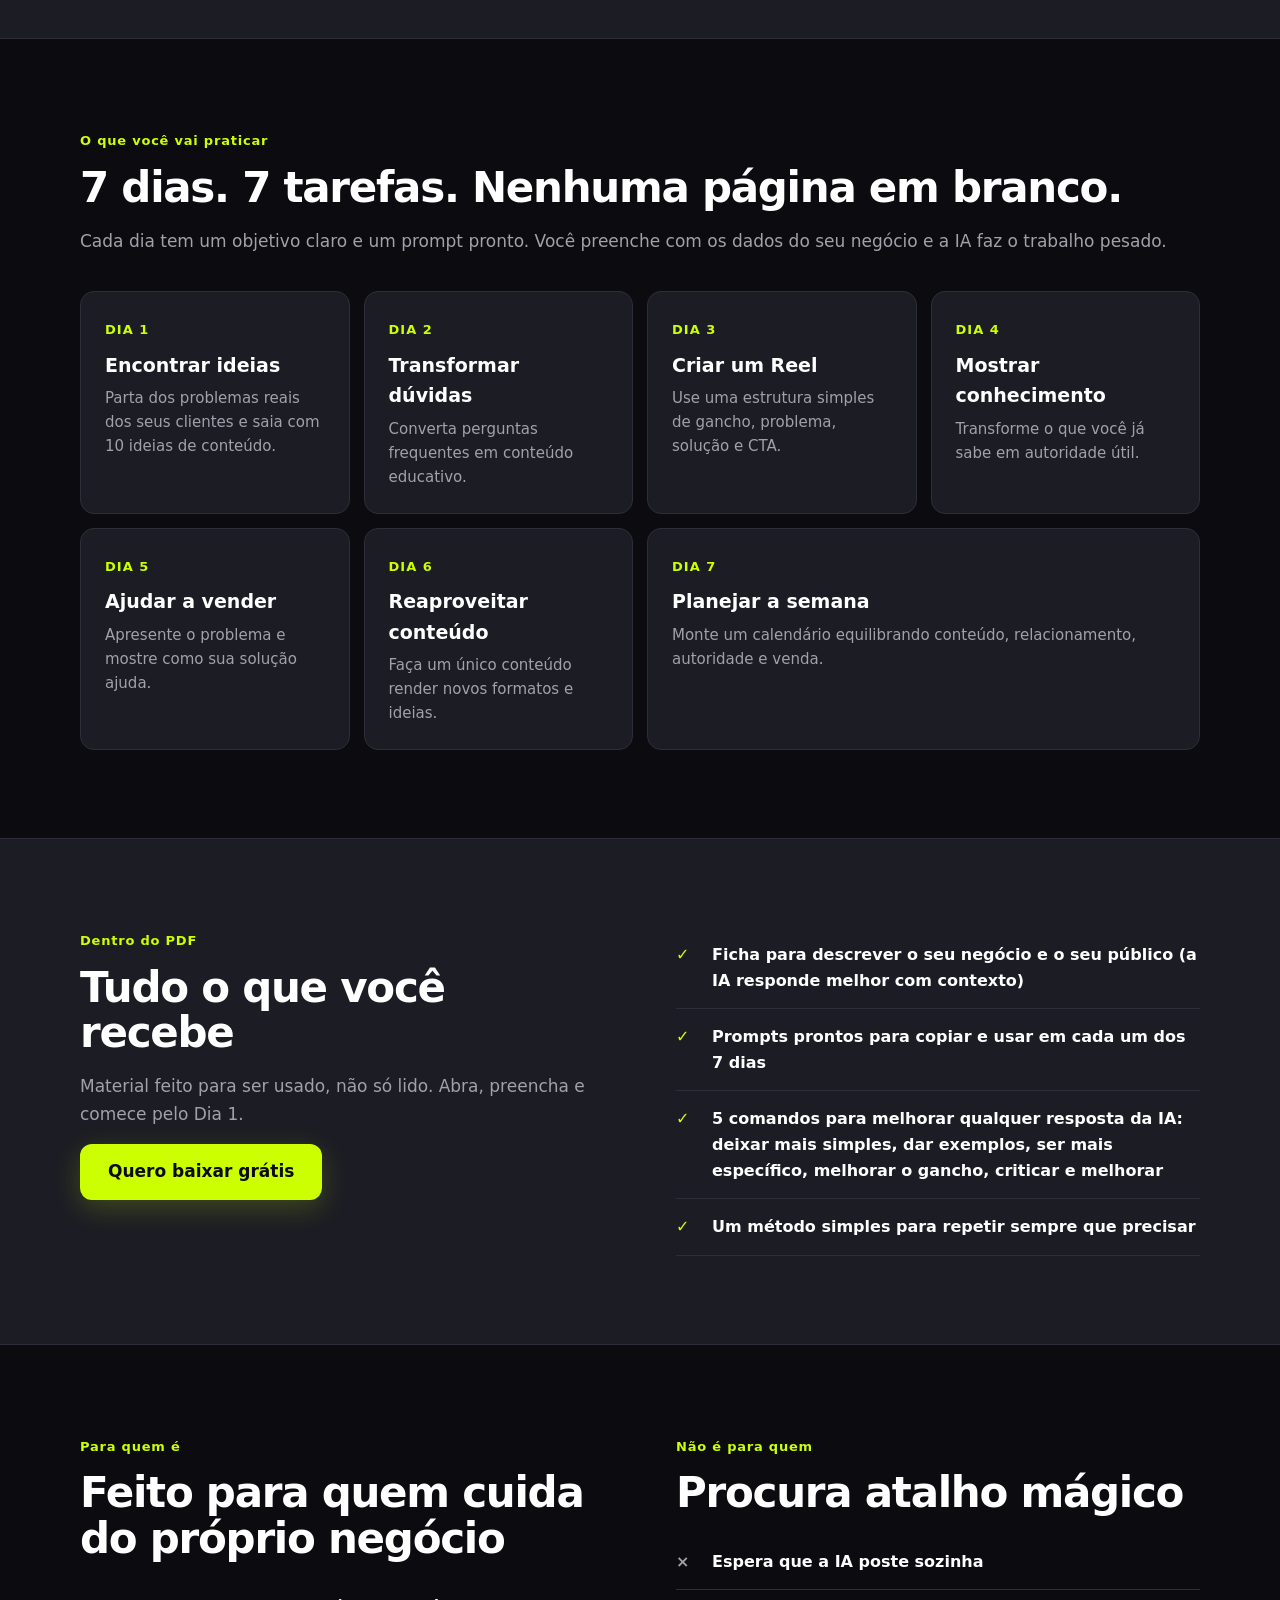
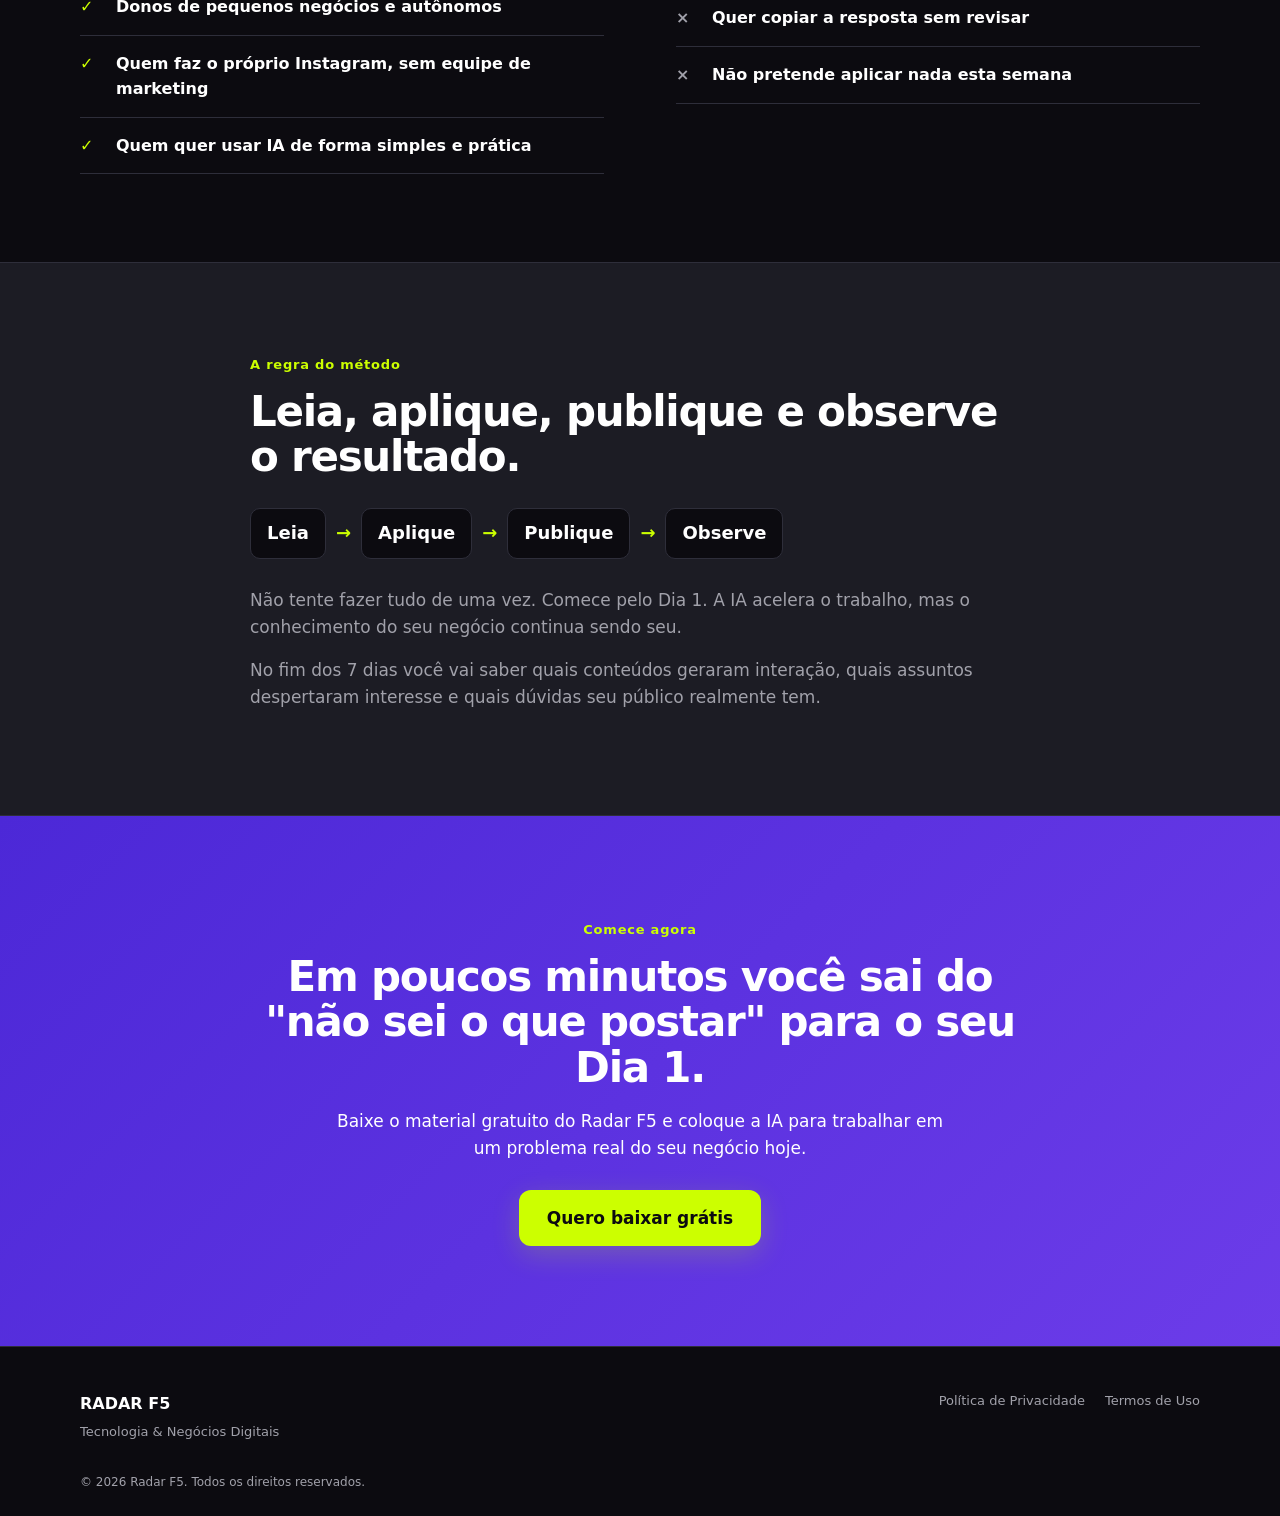
==== commit aa3ef16f: "Página Completa" ====
--- a/index.html
+++ b/index.html
@@ -5,103 +5,100 @@
   <meta charset="UTF-8">
   <meta name="viewport" content="width=device-width, initial-scale=1.0">
   <meta name="description"
-    content="Baixe gratuitamente o Material 7 Dias de Conteúdo com IA para Pequenos Negócios, do Radar F5. Um plano prático para criar conteúdo útil usando Inteligência Artificial.">
-  <meta name="theme-color" content="#0b0b0d">
-  <title>7 Dias de Conteúdo com IA | Radar F5</title>
-  <link rel="icon" type="image/svg+xml" href="favicon.svg">
+    content="Baixe grátis o material 7 Dias de Conteúdo com IA, do Radar F5: uma tarefa prática por dia, com prompts prontos, para saber o que postar no seu negócio.">
+  <meta name="theme-color" content="#0c0b10">
+  <meta property="og:type" content="website">
+  <meta property="og:locale" content="pt_BR">
+  <meta property="og:title" content="7 Dias de Conteúdo com IA para Pequenos Negócios | Radar F5">
+  <meta property="og:description"
+    content="Material gratuito em PDF com uma tarefa por dia e prompts prontos para copiar e usar.">
+  <title>7 Dias de Conteúdo com IA para Pequenos Negócios | Radar F5</title>
+  <link rel="icon" type="image/svg+xml" href="image/favicon.svg">
   <link rel="stylesheet" href="style.css">
-  <link rel="icon"  href="image/rf5_logo.webp">
 </head>
 
 <body>
-  <header class="profile">
-      <div class="brand-header">
-        <img src="rf5_logo.webp" alt="Logo Radar F5" class="brand-logo">
-        <h1>Radar F5</h1>
-      </div>
-      <p class="bio">Tecnologia & Negócios Digitais</p>
-    </header>
+  <header class="site-header">
+    <div class="container nav">
+      <div class="brand"><img src="image/rf5_logo.webp" alt="" class="brand-logo" width="40" height="40"><span><span
+            class="brand-name">RADAR F5</span><small>Tecnologia &amp; Negócios Digitais</small></span></div>
+    </div>
+  </header>
 
-  <main>
+  <main id="conteudo">
     <section class="hero">
       <div class="container hero-grid">
-        <div class="hero-copy">
-          <span class="eyebrow">Material GRATUITO • RADAR F5</span>
-          <h1>7 Dias de Conteúdo com IA para Pequenos Negócios</h1>
-          <p class="lead">Um plano prático para criar conteúdo útil usando Inteligência Artificial — sem precisar
-            começar do zero.</p>
-
-          <p class="intro">
-            Durante 7 dias, você vai realizar uma tarefa prática por dia para encontrar ideias,
-            transformar dúvidas em conteúdo, criar Reels, mostrar seu conhecimento, vender com mais clareza,
-            reaproveitar conteúdos e planejar a próxima semana.
-          </p>
-
-          <a class="button button-primary" href="pdf/7-dias-de-conteudo-com-ia.pdf" download>
-            Baixar o Material Gratuito
-          </a>
-
-          <p class="microcopy">PDF gratuito • Sem cadastro • Comece pelo Dia 1</p>
+        <div>
+          <span class="eyebrow">Material gratuito para pequenos negócios</span>
+          <h1>Chega de travar na hora de postar. Saiba o que publicar nos próximos <span class="highlight">7
+              dias</span>.</h1>
+          <p class="lead">Um passo a passo com <strong>prompts prontos</strong> para a IA ajudar você a transformar o
+            que já sabe sobre o seu negócio em conteúdo que atrai clientes.</p>
+          <ul class="pills">
+            <li>PDF com 12 páginas</li>
+            <li>Uma tarefa por dia</li>
+            <li>Prompts para copiar e colar</li>
+          </ul>
+          <a class="button button-primary" href="pdf/7-dias-de-conteudo-com-ia.pdf" data-download download>Quero baixar
+            grátis</a>
+          <p class="microcopy">Download direto e gratuito. Sem cadastro.</p>
         </div>
-
-        <div class="guide-card" aria-label="Resumo do Material">
-          <div class="card-top">
-            <span>RADAR F5</span>
-            <span>7 DIAS</span>
-          </div>
-          <div class="card-title">DE CONTEÚDO<br>COM IA</div>
-          <div class="card-subtitle">Para Pequenos Negócios</div>
-          <div class="card-line"></div>
-          <p>Um plano prático para criar conteúdo útil usando Inteligência Artificial.</p>
-        </div>
+        <figure class="cover">
+          <img src="image/capa-7-dias.webp" alt="Capa do material 7 Dias de Conteúdo com IA, do Radar F5" width="910"
+            height="1287" fetchpriority="high">
+        </figure>
       </div>
     </section>
 
-    <section class="section problem">
+    <section class="section alt">
       <div class="container narrow">
-        <span class="section-label">SE ISSO ACONTECE COM VOCÊ...</span>
-        <h2>Você não precisa começar do zero.</h2>
-        <p>
-          O que publicar? Sobre o que falar? Como transformar uma ideia em um post?
-          Como criar um Reel? Como falar do seu produto sem transformar o perfil em uma sequência de anúncios?
-        </p>
-        <p>
-          A IA pode ajudar a organizar ideias, acelerar tarefas e transformar o conhecimento que você já tem
-          sobre o seu negócio em conteúdo.
-        </p>
+        <span class="section-label">Se isso acontece com você</span>
+        <h2>O problema não é falta de assunto. É não ter um método.</h2>
+        <ul class="pain">
+          <li>O que publicar hoje?</li>
+          <li>Sobre o que falar sem repetir sempre a mesma coisa?</li>
+          <li>Como transformar uma ideia em um post, ou em um Reel?</li>
+          <li>Como falar do seu produto sem o perfil virar uma sequência de anúncios?</li>
+        </ul>
+        <p>Quando você não sabe por onde começar, posta de vez em quando, sem direção, ou nem posta. Enquanto isso, o
+          cliente que procura o que você vende encontra outra pessoa.</p>
+        <p>A IA resolve essa parte, desde que você dê a ela o contexto certo. É isso que este material ensina, um dia de
+          cada vez.</p>
       </div>
     </section>
 
-    <section class="section light">
+    <section class="section">
       <div class="container">
-        <span class="section-label">O QUE VOCÊ VAI PRATICAR</span>
-        <h2>7 dias. 7 tarefas práticas.</h2>
+        <span class="section-label">O que você vai praticar</span>
+        <h2>7 dias. 7 tarefas. Nenhuma página em branco.</h2>
+        <p>Cada dia tem um objetivo claro e um prompt pronto. Você preenche com os dados do seu negócio e a IA faz o
+          trabalho pesado.</p>
         <div class="days-grid">
-          <article><span>01</span>
+          <article><span>DIA 1</span>
             <h3>Encontrar ideias</h3>
-            <p>Parta dos problemas reais dos seus clientes.</p>
+            <p>Parta dos problemas reais dos seus clientes e saia com 10 ideias de conteúdo.</p>
           </article>
-          <article><span>02</span>
+          <article><span>DIA 2</span>
             <h3>Transformar dúvidas</h3>
             <p>Converta perguntas frequentes em conteúdo educativo.</p>
           </article>
-          <article><span>03</span>
+          <article><span>DIA 3</span>
             <h3>Criar um Reel</h3>
             <p>Use uma estrutura simples de gancho, problema, solução e CTA.</p>
           </article>
-          <article><span>04</span>
+          <article><span>DIA 4</span>
             <h3>Mostrar conhecimento</h3>
             <p>Transforme o que você já sabe em autoridade útil.</p>
           </article>
-          <article><span>05</span>
+          <article><span>DIA 5</span>
             <h3>Ajudar a vender</h3>
-            <p>Apresente o problema e mostre como sua solução pode ajudar.</p>
+            <p>Apresente o problema e mostre como sua solução ajuda.</p>
           </article>
-          <article><span>06</span>
+          <article><span>DIA 6</span>
             <h3>Reaproveitar conteúdo</h3>
-            <p>Faça um conteúdo render novos formatos e ideias.</p>
+            <p>Faça um único conteúdo render novos formatos e ideias.</p>
           </article>
-          <article><span>07</span>
+          <article><span>DIA 7</span>
             <h3>Planejar a semana</h3>
             <p>Monte um calendário equilibrando conteúdo, relacionamento, autoridade e venda.</p>
           </article>
@@ -109,62 +106,85 @@
       </div>
     </section>
 
-    <section class="section">
+    <section class="section alt">
       <div class="container two-col">
         <div>
-          <span class="section-label">VOCÊ TAMBÉM RECEBE</span>
-          <h2>5 comandos para melhorar suas respostas da IA</h2>
+          <span class="section-label">Dentro do PDF</span>
+          <h2>Tudo o que você recebe</h2>
+          <p>Material feito para ser usado, não só lido. Abra, preencha e comece pelo Dia 1.</p>
+          <a class="button button-primary" href="pdf/7-dias-de-conteudo-com-ia.pdf" data-download download>Quero baixar
+            grátis</a>
         </div>
         <ul class="check-list">
-          <li>Deixe mais simples</li>
-          <li>Dê exemplos</li>
-          <li>Seja mais específico</li>
-          <li>Melhore o gancho</li>
-          <li>Critique e melhore</li>
+          <li>Ficha para descrever o seu negócio e o seu público (a IA responde melhor com contexto)</li>
+          <li>Prompts prontos para copiar e usar em cada um dos 7 dias</li>
+          <li>5 comandos para melhorar qualquer resposta da IA: deixar mais simples, dar exemplos, ser mais específico,
+            melhorar o gancho, criticar e melhorar</li>
+          <li>Um método simples para repetir sempre que precisar</li>
         </ul>
       </div>
     </section>
 
-    <section class="section light">
+    <section class="section">
+      <div class="container two-col">
+        <div>
+          <span class="section-label">Para quem é</span>
+          <h2>Feito para quem cuida do próprio negócio</h2>
+          <ul class="check-list">
+            <li>Donos de pequenos negócios e autônomos</li>
+            <li>Quem faz o próprio Instagram, sem equipe de marketing</li>
+            <li>Quem quer usar IA de forma simples e prática</li>
+          </ul>
+        </div>
+        <div>
+          <span class="section-label">Não é para quem</span>
+          <h2>Procura atalho mágico</h2>
+          <ul class="check-list no">
+            <li>Espera que a IA poste sozinha</li>
+            <li>Quer copiar a resposta sem revisar</li>
+            <li>Não pretende aplicar nada esta semana</li>
+          </ul>
+        </div>
+      </div>
+    </section>
+
+    <section class="section alt">
       <div class="container narrow">
-        <span class="section-label">A REGRA DO Material</span>
-        <h2>Leia → aplique → publique → observe o resultado.</h2>
-        <p>
-          Não tente fazer tudo de uma vez. Comece pelo Dia 1.
-          A IA acelera o trabalho, mas o conhecimento do seu negócio continua sendo seu.
-        </p>
-        <p>
-          Ao final dos 7 dias, observe quais conteúdos geraram interação, quais assuntos despertaram interesse
-          e quais dúvidas apareceram. Essas respostas ajudam você a entender melhor seu público.
-        </p>
+        <span class="section-label">A regra do método</span>
+        <h2>Leia, aplique, publique e observe o resultado.</h2>
+        <div class="steps">
+          <span>Leia</span><i>→</i><span>Aplique</span><i>→</i><span>Publique</span><i>→</i><span>Observe</span></div>
+        <p>Não tente fazer tudo de uma vez. Comece pelo Dia 1. A IA acelera o trabalho, mas o conhecimento do seu
+          negócio continua sendo seu.</p>
+        <p>No fim dos 7 dias você vai saber quais conteúdos geraram interação, quais assuntos despertaram interesse e
+          quais dúvidas seu público realmente tem.</p>
       </div>
     </section>
 
     <section class="cta">
       <div class="container narrow center">
-        <span class="section-label">COMECE AGORA</span>
-        <h2>Escolha o Dia 1 e coloque a IA para trabalhar em um problema real.</h2>
-        <p>Baixe gratuitamente o Material do Radar F5 e comece sua primeira tarefa hoje.</p>
-        <a class="button button-primary" href="/pdf/7-dias-de-conteudo-com-ia.pdf" download>
-          Baixar o Material Gratuito
-        </a>
+        <span class="section-label">Comece agora</span>
+        <h2>Em poucos minutos você sai do "não sei o que postar" para o seu Dia 1.</h2>
+        <p>Baixe o material gratuito do Radar F5 e coloque a IA para trabalhar em um problema real do seu negócio hoje.
+        </p>
+        <a class="button button-primary" href="pdf/7-dias-de-conteudo-com-ia.pdf" data-download download>Quero baixar
+          grátis</a>
+
       </div>
     </section>
   </main>
 
   <footer class="site-footer">
     <div class="container footer-grid">
-      <div>
-        <strong>RADAR F5</strong>
+      <div><strong>RADAR F5</strong>
         <p>Tecnologia &amp; Negócios Digitais</p>
       </div>
-      <nav aria-label="Links legais">
-        <a href="politica-de-privacidade.html">Política de Privacidade</a>
-        <a href="termos-de-uso.html">Termos de Uso</a>
-      </nav>
+      <nav aria-label="Links legais"><a href="politica-de-privacidade.html">Política de Privacidade</a><a
+          href="termos-de-uso.html">Termos de Uso</a></nav>
     </div>
     <div class="container copyright">© 2026 Radar F5. Todos os direitos reservados.</div>
   </footer>
+  <script src="script.js"></script>
 </body>
 
 </html>
--- a/style.css
+++ b/style.css
@@ -9,390 +9,112 @@
   --border-color: #2e2e3a;
   --max: 1120px;
 }
+* { box-sizing: border-box; }
+html { scroll-behavior: smooth; }
+body { margin: 0; background: var(--bg-main); color: var(--text-primary);
+  font-family: Inter, ui-sans-serif, system-ui, -apple-system, "Segoe UI", sans-serif; line-height: 1.6; }
+p { margin: 0 0 16px; color: var(--text-secondary); font-size: 17px; }
+a { color: var(--neon-yellow); }
+.container { width: min(calc(100% - 40px), var(--max)); margin: 0 auto; }
+.narrow { max-width: 780px; }
+.center { text-align: center; }
 
-* {
-  box-sizing: border-box;
-}
+.site-header { border-bottom: 1px solid var(--border-color); }
+.nav { min-height: 72px; display: flex; align-items: center; }
+.brand { display: inline-flex; align-items: center; gap: 12px; color: var(--text-primary); }
+.brand-logo { width: 40px; height: 40px; border-radius: 10px; object-fit: cover; }
+.brand-name { display: block; font-weight: 800; letter-spacing: .08em; font-size: 14px; }
+.brand small { display: block; color: var(--text-secondary); font-size: 12px; }
 
-html {
-  scroll-behavior: smooth;
-}
+h1 { font-size: clamp(36px, 5.6vw, 64px); line-height: 1.02; letter-spacing: -.04em; margin: 16px 0 22px; }
+h2 { font-size: clamp(28px, 4vw, 42px); line-height: 1.08; letter-spacing: -.03em; margin: 12px 0 18px; }
+h3 { font-size: 19px; margin: 8px 0 6px; }
+.eyebrow, .section-label { display: inline-block; color: var(--neon-yellow); font-size: 13px; font-weight: 700; letter-spacing: .06em; }
+.lead { font-size: clamp(19px, 2.3vw, 24px); color: var(--text-primary); max-width: 640px; margin-bottom: 18px; }
+.lead strong, .highlight { color: var(--neon-yellow); }
 
-body {
-  margin: 0;
-  background: var(--bg);
-  color: var(--text);
-  font-family: Inter, ui-sans-serif, system-ui, -apple-system, BlinkMacSystemFont, "Segoe UI", sans-serif;
-  line-height: 1.6;
-}
+.button { display: inline-flex; align-items: center; justify-content: center; min-height: 56px; padding: 0 28px;
+  border-radius: 12px; text-decoration: none; font-weight: 800; font-size: 17px; transition: transform .15s ease, background .15s ease; }
+.button:hover { transform: translateY(-2px); }
+.button-primary { background: var(--neon-yellow); color: var(--bg-main); box-shadow: 0 8px 28px rgba(204, 255, 0, .2); }
+.button-ghost { background: var(--card-bg); color: var(--text-primary); border: 1px solid var(--border-color); }
+.button-ghost:hover { background: var(--card-hover); }
+.button:focus-visible, a:focus-visible { outline: 3px solid var(--neon-yellow); outline-offset: 3px; }
+.microcopy { font-size: 14px; margin: 14px 0 0; }
 
-p {
-  color: inherit;
-}
+.hero { padding: 72px 0 84px; background: var(--bg-main); position: relative; overflow: hidden; }
+.hero::before { content: ""; position: absolute; width: 640px; height: 640px; right: -180px; top: -160px; border-radius: 50%;
+  background: var(--purple-gradient); opacity: .35; filter: blur(90px); pointer-events: none; }
+.hero-grid { position: relative; display: grid; grid-template-columns: 1.25fr .75fr; gap: 64px; align-items: center; }
+.cover { margin: 0; justify-self: center; max-width: 340px; }
+.cover img { display: block; width: 100%; height: auto; border-radius: 16px; border: 1px solid var(--border-color);
+  box-shadow: 0 28px 70px rgba(76, 40, 215, .45); }
+.pills { display: flex; flex-wrap: wrap; gap: 10px; margin: 0 0 28px; padding: 0; list-style: none; }
+.pills li { background: var(--card-bg); border: 1px solid var(--border-color); border-radius: 999px; padding: 6px 14px;
+  font-size: 14px; color: var(--text-primary); }
 
-.container {
-  width: min(calc(100% - 40px), var(--max));
-  margin: 0 auto;
-}
+.section { padding: 88px 0; }
+.alt { background: var(--card-bg); border-top: 1px solid var(--border-color); border-bottom: 1px solid var(--border-color); }
+.pain { list-style: none; padding: 0; margin: 26px 0; }
+.pain li { padding: 14px 0 14px 34px; border-bottom: 1px solid var(--border-color); position: relative; font-size: 18px; }
+.pain li::before { content: "?"; position: absolute; left: 0; color: var(--neon-yellow); font-weight: 900; }
 
-.narrow {
-  max-width: 780px;
-}
+.days-grid { display: grid; grid-template-columns: repeat(4, 1fr); gap: 14px; margin-top: 36px; }
+.days-grid article { background: var(--card-bg); border: 1px solid var(--border-color); border-radius: 14px; padding: 24px; min-height: 190px; transition: background .15s ease; }
+.days-grid article:hover { background: var(--card-hover); }
+.days-grid article:last-child { grid-column: span 2; }
+.alt .days-grid article { background: var(--bg-main); }
+.alt .days-grid article:hover { background: var(--card-hover); }
+.days-grid span { font-size: 13px; font-weight: 800; color: var(--neon-yellow); letter-spacing: .08em; }
+.days-grid p { font-size: 15px; margin: 0; }
 
-.center {
-  text-align: center;
-}
+.two-col { display: grid; grid-template-columns: 1fr 1fr; gap: 72px; align-items: start; }
+.check-list { list-style: none; padding: 0; margin: 0; }
+.check-list li { padding: 15px 0 15px 36px; border-bottom: 1px solid var(--border-color); position: relative; font-weight: 600; }
+.check-list li::before { content: "✓"; position: absolute; left: 0; color: var(--neon-yellow); font-weight: 900; }
+.check-list.no li::before { content: "×"; color: var(--text-secondary); }
+.steps { display: flex; flex-wrap: wrap; align-items: center; gap: 10px; margin: 28px 0; font-weight: 800; font-size: 18px; }
+.steps span { background: var(--bg-main); border: 1px solid var(--border-color); border-radius: 10px; padding: 10px 16px; }
+.steps i { color: var(--neon-yellow); font-style: normal; }
 
-.site-header {
-  border-bottom: 1px solid var(--line);
-  background: rgba(11, 11, 13, .96);
-}
+.cta { padding: 100px 0; background: var(--purple-gradient); }
+.cta .section-label { color: var(--neon-yellow); }
+.cta p { color: var(--text-primary); max-width: 620px; margin: 0 auto 28px; }
+.cta .microcopy { color: var(--text-primary); }
 
-.nav {
-  min-height: 78px;
-  display: flex;
-  align-items: center;
-}
+.thanks { padding: 80px 0 90px; }
+.next { counter-reset: n; list-style: none; padding: 0; margin: 28px 0; }
+.next li { counter-increment: n; background: var(--card-bg); border: 1px solid var(--border-color); border-radius: 14px;
+  padding: 18px 20px 18px 64px; margin-bottom: 12px; position: relative; color: var(--text-primary); }
+.next li::before { content: counter(n); position: absolute; left: 20px; top: 16px; width: 30px; height: 30px; border-radius: 50%;
+  background: var(--neon-yellow); color: var(--bg-main); font-weight: 900; display: grid; place-items: center; }
+.next li span { display: block; color: var(--text-secondary); font-size: 15px; }
+.actions { display: flex; flex-wrap: wrap; gap: 12px; margin-top: 8px; }
 
-.brand {
-  display: inline-flex;
-  align-items: center;
-  gap: 12px;
-  text-decoration: none;
-}
+.legal h2 { font-size: 24px; margin: 34px 0 8px; }
+.legal p { max-width: 68ch; }
 
-.brand-mark {
-  display: grid;
-  place-items: center;
-  width: 42px;
-  height: 42px;
-  border: 1px solid #666;
-  border-radius: 10px;
-  font-weight: 800;
-  font-size: 14px;
-}
-
-.brand strong {
-  display: block;
-  letter-spacing: .08em;
-  font-size: 14px;
-}
-
-.brand small {
-  display: block;
-  color: var(--muted);
-  font-size: 11px;
-  margin-top: 1px;
-}
-
-.hero {
-  padding: 92px 0 100px;
-}
-
-.hero-grid {
-  display: grid;
-  grid-template-columns: 1.35fr .65fr;
-  gap: 70px;
-  align-items: center;
-}
-
-.eyebrow,
-.section-label {
-  display: inline-block;
-  color: #d6d6d1;
-  font-size: 12px;
-  font-weight: 800;
-  letter-spacing: .14em;
-  text-transform: uppercase;
-}
-
-h1 {
-  font-size: clamp(42px, 6vw, 72px);
-  line-height: .98;
-  letter-spacing: -.045em;
-  margin: 18px 0 24px;
-  max-width: 850px;
-}
-
-h2 {
-  font-size: clamp(30px, 4vw, 46px);
-  line-height: 1.05;
-  letter-spacing: -.035em;
-  margin: 14px 0 20px;
-}
-
-h3 {
-  margin: 10px 0 7px;
-  font-size: 20px;
-}
-
-.lead {
-  font-size: clamp(20px, 2.5vw, 27px);
-  color: #e2e2de;
-  max-width: 760px;
-  margin: 0 0 22px;
-}
-
-.intro,
-.section p {
-  color: var(--muted);
-  font-size: 17px;
-}
-
-.intro {
-  max-width: 730px;
-  margin-bottom: 30px;
-}
-
-.button {
-  display: inline-flex;
-  align-items: center;
-  justify-content: center;
-  min-height: 54px;
-  padding: 0 25px;
-  border-radius: 10px;
-  text-decoration: none;
-  font-weight: 800;
-  transition: transform .15s ease, opacity .15s ease;
-}
-
-.button:hover {
-  transform: translateY(-2px);
-  opacity: .9;
-}
-
-.button-primary {
-  background: var(--accent);
-  color: var(--dark);
-}
-
-.microcopy {
-  font-size: 12px !important;
-  color: #8e9097 !important;
-  margin-top: 12px;
-}
-
-.guide-card {
-  background: #f2f2ee;
-  color: #0b0b0d;
-  padding: 34px;
-  min-height: 470px;
-  display: flex;
-  flex-direction: column;
-  justify-content: space-between;
-  box-shadow: 18px 18px 0 #27282e;
-}
-
-.card-top {
-  display: flex;
-  justify-content: space-between;
-  font-size: 12px;
-  font-weight: 900;
-  letter-spacing: .12em;
-}
-
-.card-title {
-  font-size: clamp(40px, 5vw, 60px);
-  font-weight: 950;
-  line-height: .9;
-  letter-spacing: -.055em;
-  margin-top: 70px;
-}
-
-.card-subtitle {
-  font-size: 19px;
-  font-weight: 700;
-  margin-top: 12px;
-}
-
-.card-line {
-  width: 65px;
-  height: 5px;
-  background: #0b0b0d;
-  margin: 28px 0 12px;
-}
-
-.guide-card p {
-  font-size: 15px;
-  margin: 0;
-  max-width: 310px;
-}
-
-.section {
-  padding: 90px 0;
-}
-
-.light {
-  background: #f1f1ee;
-  color: #101115;
-}
-
-.light .section-label {
-  color: #55575d;
-}
-
-.light p {
-  color: #5f6167;
-}
-
-.problem {
-  border-top: 1px solid var(--line);
-}
-
-.days-grid {
-  display: grid;
-  grid-template-columns: repeat(4, 1fr);
-  gap: 14px;
-  margin-top: 38px;
-}
-
-.days-grid article {
-  border: 1px solid #d5d5d0;
-  padding: 24px;
-  min-height: 190px;
-  background: rgba(255, 255, 255, .35);
-}
-
-.days-grid article:last-child {
-  grid-column: span 2;
-}
-
-.days-grid span {
-  font-size: 12px;
-  font-weight: 900;
-  letter-spacing: .12em;
-  color: #666;
-}
-
-.days-grid p {
-  font-size: 14px;
-  margin: 0;
-}
-
-.two-col {
-  display: grid;
-  grid-template-columns: 1fr 1fr;
-  gap: 80px;
-  align-items: center;
-}
-
-.check-list {
-  list-style: none;
-  padding: 0;
-  margin: 0;
-}
-
-.check-list li {
-  padding: 15px 0 15px 34px;
-  border-bottom: 1px solid var(--line);
-  position: relative;
-  font-weight: 700;
-}
-
-.check-list li::before {
-  content: "✓";
-  position: absolute;
-  left: 0;
-  font-weight: 900;
-}
-
-.cta {
-  padding: 100px 0;
-  border-top: 1px solid var(--line);
-}
-
-.cta p {
-  max-width: 650px;
-  margin: 0 auto 28px;
-}
-
-.site-footer {
-  border-top: 1px solid var(--line);
-  padding: 45px 0 25px;
-}
-
-.footer-grid {
-  display: flex;
-  justify-content: space-between;
-  gap: 30px;
-}
-
-.footer-grid p {
-  margin: 5px 0 0;
-  color: var(--muted);
-  font-size: 13px;
-}
-
-.footer-grid nav {
-  display: flex;
-  gap: 20px;
-  flex-wrap: wrap;
-  align-items: flex-start;
-}
-
-.footer-grid nav a {
-  color: var(--muted);
-  font-size: 13px;
-  text-decoration: none;
-}
-
-.footer-grid nav a:hover {
-  text-decoration: underline;
-}
-
-.copyright {
-  color: #777981;
-  font-size: 12px;
-  margin-top: 32px;
-}
+.site-footer { border-top: 1px solid var(--border-color); padding: 44px 0 24px; }
+.footer-grid { display: flex; justify-content: space-between; gap: 30px; }
+.footer-grid p { margin: 5px 0 0; font-size: 13px; }
+.footer-grid nav { display: flex; gap: 20px; flex-wrap: wrap; }
+.footer-grid nav a { color: var(--text-secondary); font-size: 13px; text-decoration: none; }
+.footer-grid nav a:hover { text-decoration: underline; }
+.copyright { color: var(--text-secondary); font-size: 12px; margin-top: 30px; }
 
 @media (max-width: 850px) {
-  .hero {
-    padding: 65px 0 75px;
-  }
-
-  .hero-grid,
-  .two-col {
-    grid-template-columns: 1fr;
-    gap: 45px;
-  }
-
-  .guide-card {
-    min-height: 390px;
-  }
-
-  .days-grid {
-    grid-template-columns: repeat(2, 1fr);
-  }
-
-  .days-grid article:last-child {
-    grid-column: span 2;
-  }
+  .hero { padding: 52px 0 64px; }
+  .hero-grid, .two-col { grid-template-columns: 1fr; gap: 40px; }
+  .cover { max-width: 250px; order: -1; }
+  .days-grid { grid-template-columns: repeat(2, 1fr); }
+  .section { padding: 64px 0; }
 }
-
 @media (max-width: 520px) {
-  .container {
-    width: min(calc(100% - 28px), var(--max));
-  }
-
-  h1 {
-    font-size: 42px;
-  }
-
-  .days-grid {
-    grid-template-columns: 1fr;
-  }
-
-  .days-grid article:last-child {
-    grid-column: auto;
-  }
-
-  .footer-grid {
-    flex-direction: column;
-  }
-
-  .footer-grid nav {
-    flex-direction: column;
-    gap: 9px;
-  }
-}+  .container { width: min(calc(100% - 28px), var(--max)); }
+  .days-grid { grid-template-columns: 1fr; }
+  .days-grid article:last-child { grid-column: auto; }
+  .button { width: 100%; }
+  .footer-grid { flex-direction: column; }
+  .footer-grid nav { flex-direction: column; gap: 9px; }
+}
+@media (prefers-reduced-motion: reduce) { html { scroll-behavior: auto; } .button, .days-grid article { transition: none; } }
